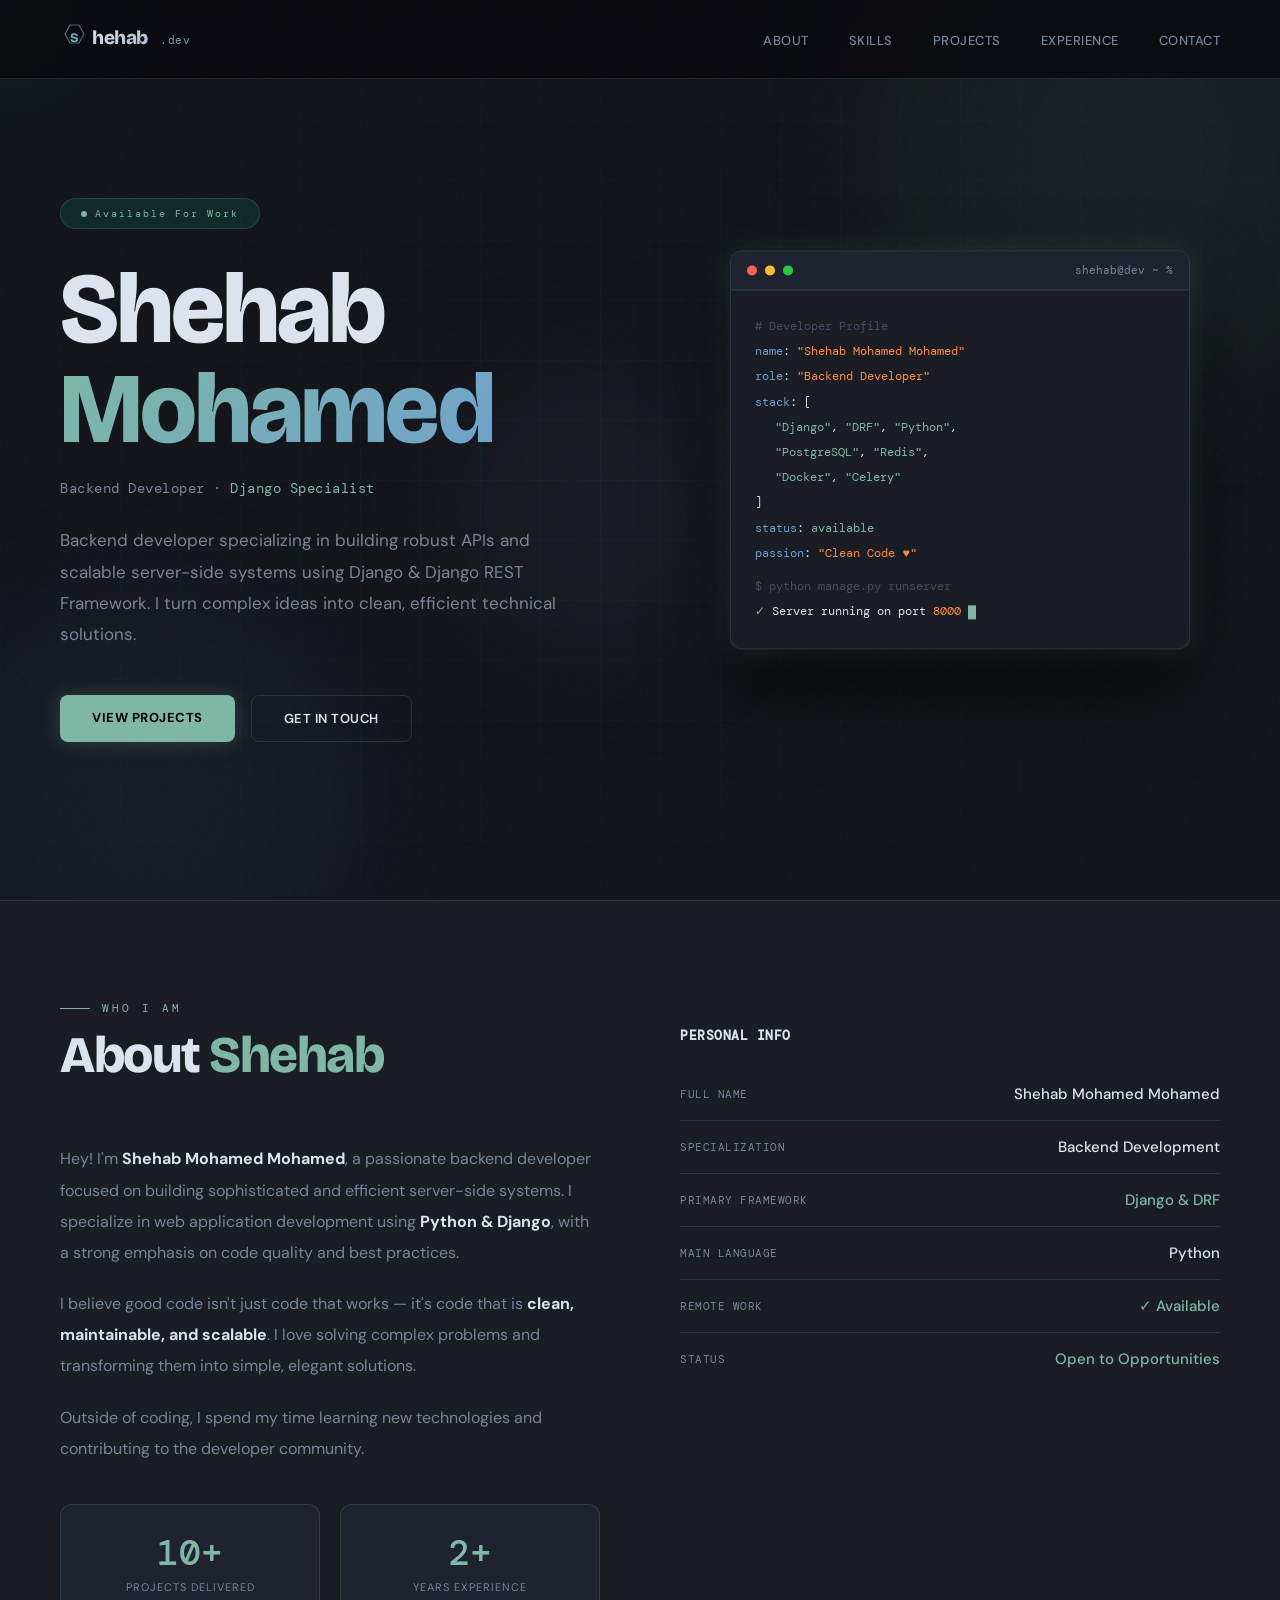
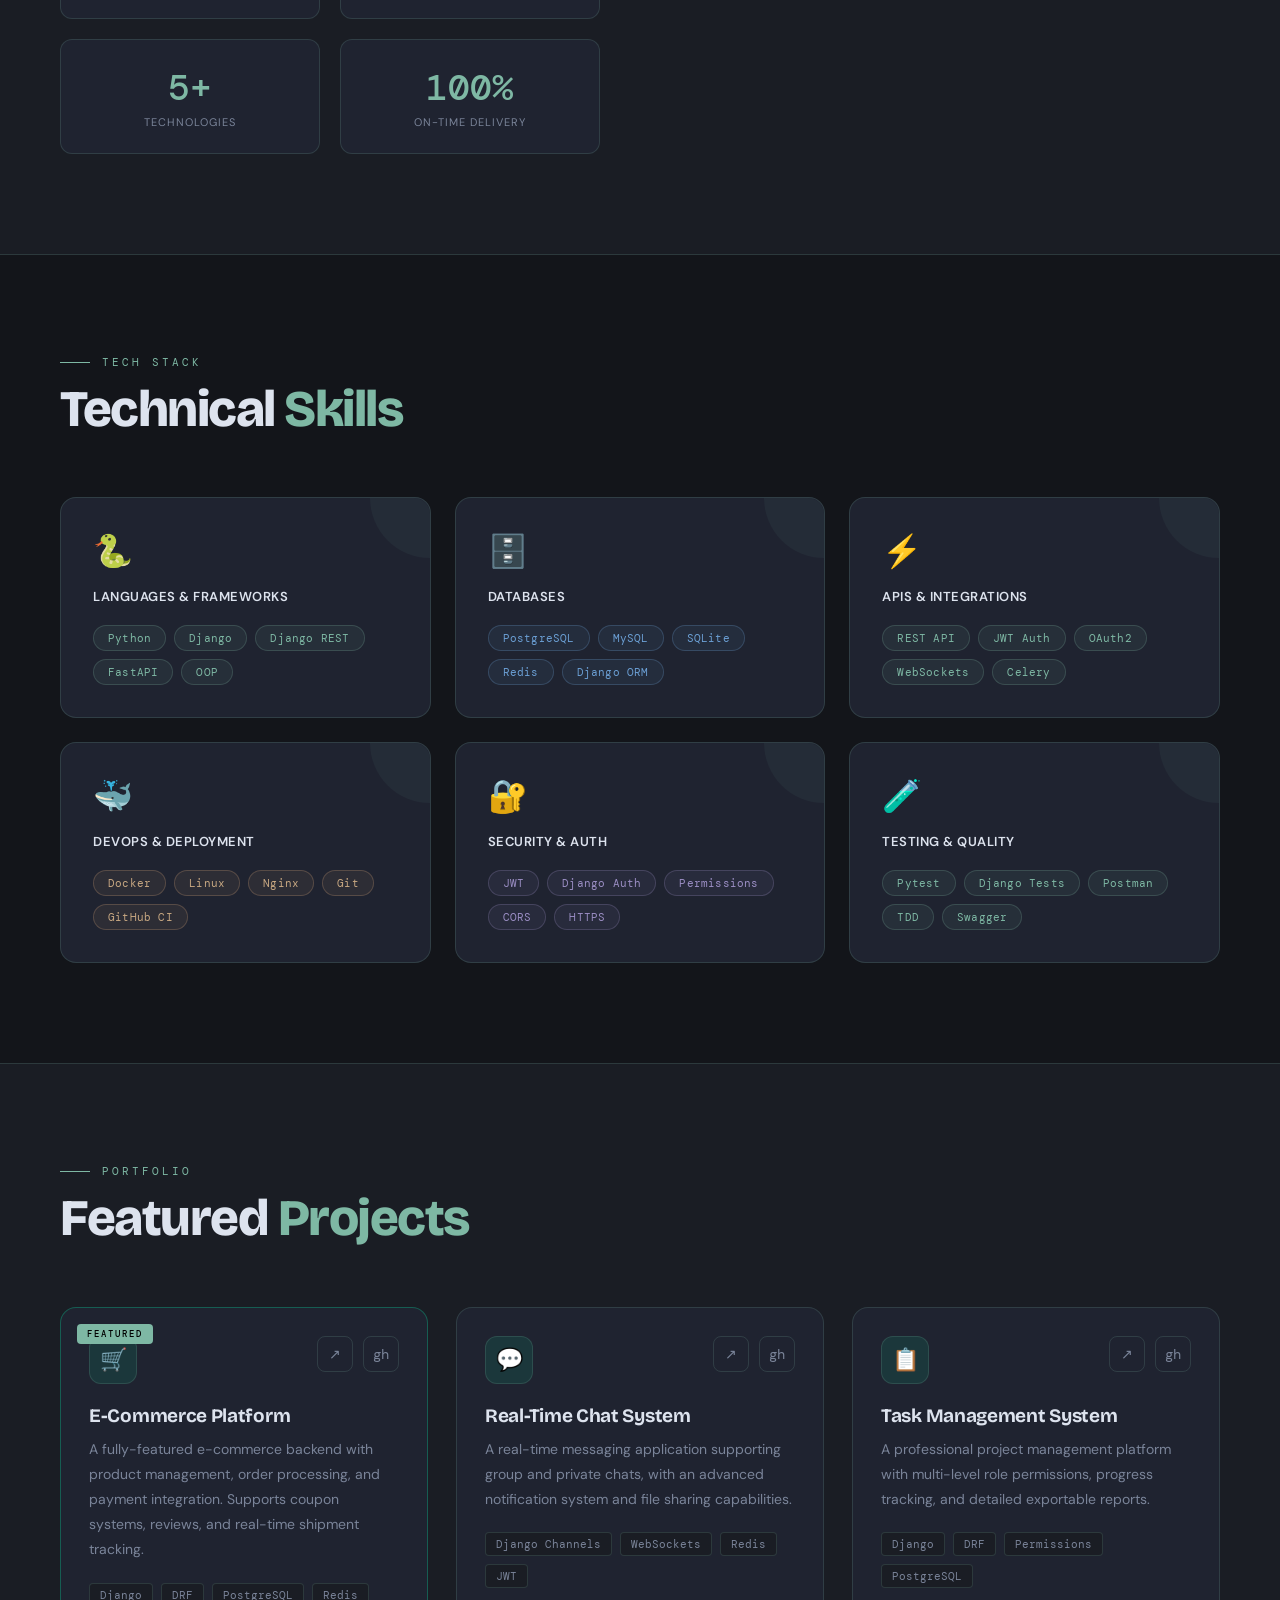
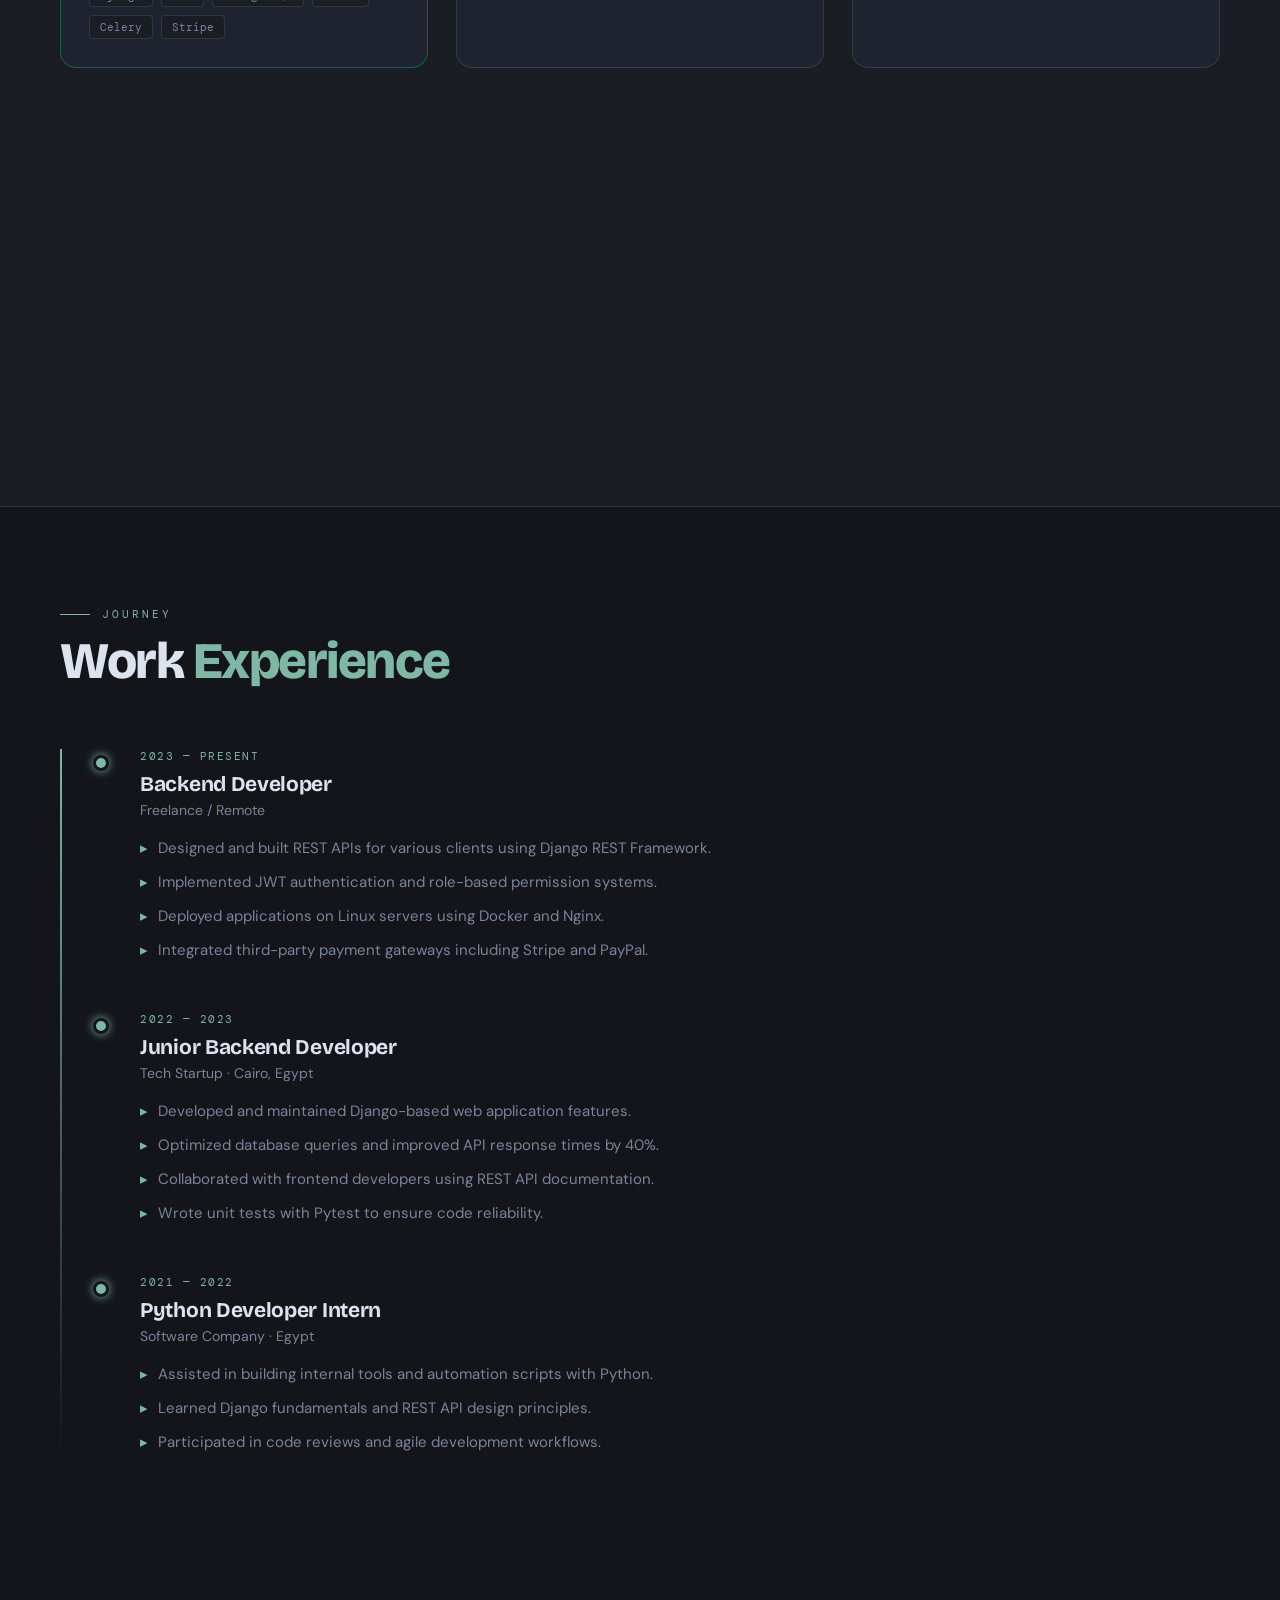
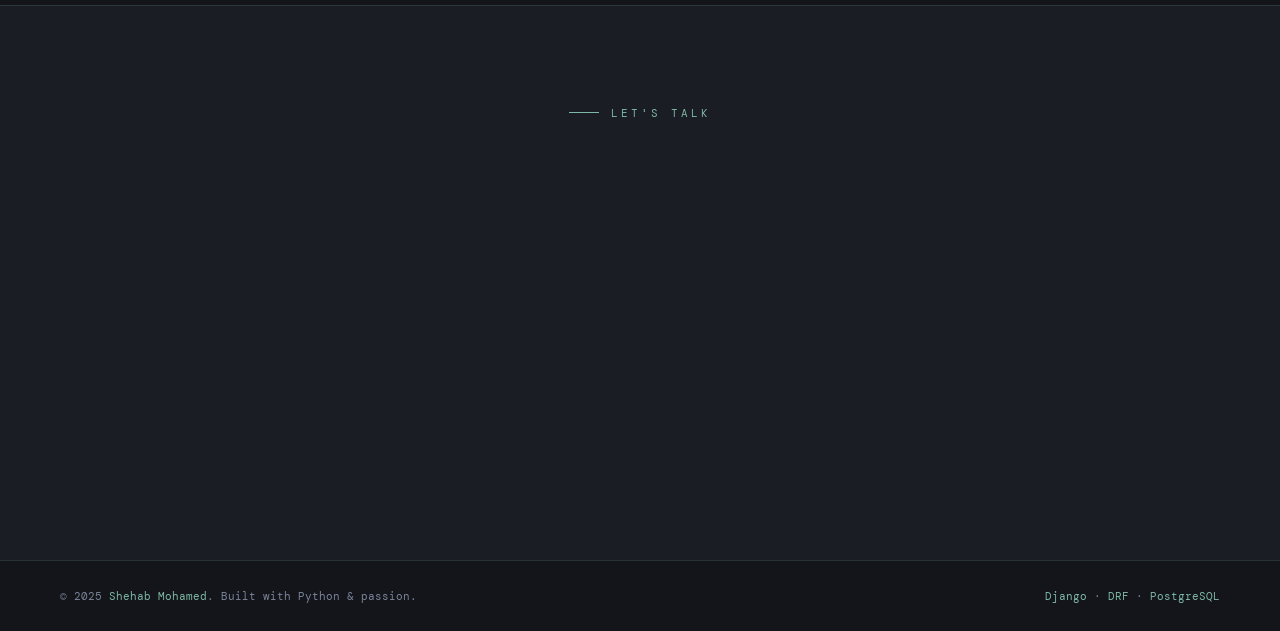
==== index.html @ 76ddca2a "Add files via upload" ====
<!DOCTYPE html>
<html lang="en" dir="ltr">
<head>
<meta charset="UTF-8">
<meta name="viewport" content="width=device-width, initial-scale=1.0">
<title>Shehab Mohamed | Backend Developer</title>
<link href="https://fonts.googleapis.com/css2?family=Bricolage+Grotesque:opsz,wght@12..96,300;12..96,400;12..96,600;12..96,700;12..96,800&family=DM+Sans:ital,opsz,wght@0,9..40,300;0,9..40,400;0,9..40,500;0,9..40,600;0,9..40,700;1,9..40,400&family=DM+Mono:wght@400;500&display=swap" rel="stylesheet">
<link rel="stylesheet" href="main.css">

</head>
<body>

<div class="cursor-glow" id="cursor"></div>

<!-- NAV -->
<nav>
  <div class="nav-logo">
    <svg width="160" height="38" viewBox="0 0 160 38" fill="none" xmlns="http://www.w3.org/2000/svg" aria-label="Shehab Mohamed">
      <defs>
        <linearGradient id="logoGrad" x1="0%" y1="0%" x2="100%" y2="0%">
          <stop offset="0%" stop-color="#7eb8a4"/>
          <stop offset="100%" stop-color="#6b9fd4"/>
        </linearGradient>
        <linearGradient id="nameGrad" x1="0%" y1="0%" x2="100%" y2="100%">
          <stop offset="0%" stop-color="#dde3ee"/>
          <stop offset="100%" stop-color="#a8b8cc"/>
        </linearGradient>
      </defs>
      <!-- Hexagonal accent mark behind S -->
      <polygon points="10,5 19,5 24,14 19,23 10,23 5,14" fill="none" stroke="url(#logoGrad)" stroke-width="1.2" opacity="0.6"/>
      <!-- S monogram inside hex -->
      <text x="14.5" y="19" font-family="'Bricolage Grotesque', sans-serif" font-weight="800" font-size="13" fill="url(#logoGrad)" text-anchor="middle" dominant-baseline="middle">S</text>
      <!-- Full name: Shehab -->
      <text x="32" y="24" font-family="'Bricolage Grotesque', sans-serif" font-weight="800" font-size="19" fill="url(#nameGrad)" letter-spacing="-0.5">hehab</text>
      <!-- Underline accent line -->
      <line x1="32" y1="29" x2="95" y2="29" stroke="url(#logoGrad)" stroke-width="1.5" stroke-linecap="round" opacity="0.5"/>
      <!-- .dev suffix -->
      <text x="100" y="24" font-family="'DM Mono', monospace" font-weight="400" font-size="11" fill="#7eb8a4" letter-spacing="0.5" opacity="0.9">.dev</text>
    </svg>
  </div>
  <ul class="nav-links">
    <li><a href="#about">About</a></li>
    <li><a href="#skills">Skills</a></li>
    <li><a href="#projects">Projects</a></li>
    <li><a href="#experience">Experience</a></li>
    <li><a href="#contact">Contact</a></li>
  </ul>
</nav>

<!-- HERO -->
<section id="hero">
  <div class="hero-bg-grid"></div>
  <div class="hero-blob blob1"></div>
  <div class="hero-blob blob2"></div>
  <div class="hero-blob blob3"></div>

  <div class="hero-content">
    <div class="hero-badge">
      <span class="badge-dot"></span>
      Available For Work
    </div>

    <h1 class="hero-name">
      <span class="name-line1">Shehab</span>
      <span class="name-line2">Mohamed</span>
    </h1>

    <p class="hero-title">
      Backend Developer · <span>Django Specialist</span>
    </p>

    <p class="hero-desc">
      Backend developer specializing in building robust APIs and scalable server-side systems using Django & Django REST Framework. I turn complex ideas into clean, efficient technical solutions.
    </p>

    <div class="hero-cta">
      <a href="#projects" class="btn-primary">View Projects</a>
      <a href="#contact" class="btn-outline">Get In Touch</a>
    </div>
  </div>

  <div class="hero-terminal">
    <div class="terminal-header">
      <span class="t-dot t-red"></span>
      <span class="t-dot t-yellow"></span>
      <span class="t-dot t-green"></span>
      <span class="terminal-title">shehab@dev ~ %</span>
    </div>
    <div class="terminal-body">
      <div class="t-comment"># Developer Profile</div>
      <div><span class="t-key">name</span>: <span class="t-str">"Shehab Mohamed Mohamed"</span></div>
      <div><span class="t-key">role</span>: <span class="t-str">"Backend Developer"</span></div>
      <div><span class="t-key">stack</span>: [</div>
      <div style="padding-left:20px"><span class="t-val">"Django"</span>, <span class="t-val">"DRF"</span>, <span class="t-val">"Python"</span>,</div>
      <div style="padding-left:20px"><span class="t-val">"PostgreSQL"</span>, <span class="t-val">"Redis"</span>,</div>
      <div style="padding-left:20px"><span class="t-val">"Docker"</span>, <span class="t-val">"Celery"</span></div>
      <div>]</div>
      <div><span class="t-key">status</span>: <span class="t-val">available</span></div>
      <div><span class="t-key">passion</span>: <span class="t-str">"Clean Code ♥"</span></div>
      <div style="margin-top:8px"><span class="t-comment">$ python manage.py runserver</span></div>
      <div><span class="t-val">✓</span> Server running on port <span class="t-str">8000</span> <span class="t-cursor"></span></div>
    </div>
  </div>
</section>

<!-- ABOUT -->
<section id="about">
  <p class="section-label reveal">Who I Am</p>
  <div class="about-grid">
    <div class="about-text reveal">
      <h2 class="section-title">About <span>Shehab</span></h2>
      <p>
        Hey! I'm <strong>Shehab Mohamed Mohamed</strong>, a passionate backend developer focused on building sophisticated and efficient server-side systems. I specialize in web application development using <strong>Python & Django</strong>, with a strong emphasis on code quality and best practices.
      </p>
      <p>
        I believe good code isn't just code that works — it's code that is <strong>clean, maintainable, and scalable</strong>. I love solving complex problems and transforming them into simple, elegant solutions.
      </p>
      <p>
        Outside of coding, I spend my time learning new technologies and contributing to the developer community.
      </p>

      <div class="stats-grid">
        <div class="stat-card">
          <span class="stat-number">10+</span>
          <div class="stat-label">Projects Delivered</div>
        </div>
        <div class="stat-card">
          <span class="stat-number">2+</span>
          <div class="stat-label">Years Experience</div>
        </div>
        <div class="stat-card">
          <span class="stat-number">5+</span>
          <div class="stat-label">Technologies</div>
        </div>
        <div class="stat-card">
          <span class="stat-number">100%</span>
          <div class="stat-label">On-Time Delivery</div>
        </div>
      </div>
    </div>

    <div class="about-right reveal">
      <h3 style="font-size:13px;font-weight:600;color:var(--text);margin-bottom:24px;letter-spacing:0.5px;text-transform:uppercase;font-family:'DM Mono',monospace;">Personal Info</h3>
      <div class="info-row">
        <span class="info-key">Full Name</span>
        <span class="info-val">Shehab Mohamed Mohamed</span>
      </div>
      <div class="info-row">
        <span class="info-key">Specialization</span>
        <span class="info-val">Backend Development</span>
      </div>
      <div class="info-row">
        <span class="info-key">Primary Framework</span>
        <span class="info-val accent">Django & DRF</span>
      </div>
      <div class="info-row">
        <span class="info-key">Main Language</span>
        <span class="info-val">Python</span>
      </div>
      <div class="info-row">
        <span class="info-key">Remote Work</span>
        <span class="info-val accent">✓ Available</span>
      </div>
      <div class="info-row">
        <span class="info-key">Status</span>
        <span class="info-val accent">Open to Opportunities</span>
      </div>
    </div>
  </div>
</section>

<!-- SKILLS -->
<section id="skills">
  <p class="section-label reveal">Tech Stack</p>
  <h2 class="section-title reveal">Technical <span>Skills</span></h2>

  <div class="skills-grid">
    <div class="skill-category reveal">
      <div class="skill-cat-icon">🐍</div>
      <div class="skill-cat-name">Languages & Frameworks</div>
      <div class="skill-tags">
        <span class="skill-tag">Python</span>
        <span class="skill-tag">Django</span>
        <span class="skill-tag">Django REST</span>
        <span class="skill-tag">FastAPI</span>
        <span class="skill-tag">OOP</span>
      </div>
    </div>

    <div class="skill-category reveal">
      <div class="skill-cat-icon">🗄️</div>
      <div class="skill-cat-name">Databases</div>
      <div class="skill-tags">
        <span class="skill-tag blue">PostgreSQL</span>
        <span class="skill-tag blue">MySQL</span>
        <span class="skill-tag blue">SQLite</span>
        <span class="skill-tag blue">Redis</span>
        <span class="skill-tag blue">Django ORM</span>
      </div>
    </div>

    <div class="skill-category reveal">
      <div class="skill-cat-icon">⚡</div>
      <div class="skill-cat-name">APIs & Integrations</div>
      <div class="skill-tags">
        <span class="skill-tag">REST API</span>
        <span class="skill-tag">JWT Auth</span>
        <span class="skill-tag">OAuth2</span>
        <span class="skill-tag">WebSockets</span>
        <span class="skill-tag">Celery</span>
      </div>
    </div>

    <div class="skill-category reveal">
      <div class="skill-cat-icon">🐳</div>
      <div class="skill-cat-name">DevOps & Deployment</div>
      <div class="skill-tags">
        <span class="skill-tag orange">Docker</span>
        <span class="skill-tag orange">Linux</span>
        <span class="skill-tag orange">Nginx</span>
        <span class="skill-tag orange">Git</span>
        <span class="skill-tag orange">GitHub CI</span>
      </div>
    </div>

    <div class="skill-category reveal">
      <div class="skill-cat-icon">🔐</div>
      <div class="skill-cat-name">Security & Auth</div>
      <div class="skill-tags">
        <span class="skill-tag purple">JWT</span>
        <span class="skill-tag purple">Django Auth</span>
        <span class="skill-tag purple">Permissions</span>
        <span class="skill-tag purple">CORS</span>
        <span class="skill-tag purple">HTTPS</span>
      </div>
    </div>

    <div class="skill-category reveal">
      <div class="skill-cat-icon">🧪</div>
      <div class="skill-cat-name">Testing & Quality</div>
      <div class="skill-tags">
        <span class="skill-tag">Pytest</span>
        <span class="skill-tag">Django Tests</span>
        <span class="skill-tag">Postman</span>
        <span class="skill-tag">TDD</span>
        <span class="skill-tag">Swagger</span>
      </div>
    </div>
  </div>
</section>

<!-- PROJECTS -->
<section id="projects">
  <p class="section-label reveal">Portfolio</p>
  <h2 class="section-title reveal">Featured <span>Projects</span></h2>

  <div class="projects-grid">
    <div class="project-card featured reveal">
      <div class="featured-badge">FEATURED</div>
      <div class="project-header">
        <div class="project-icon">🛒</div>
        <div class="project-links">
          <a href="#" class="project-link" title="Live Demo">↗</a>
          <a href="#" class="project-link" title="GitHub">gh</a>
        </div>
      </div>
      <div class="project-body">
        <div class="project-name">E-Commerce Platform</div>
        <div class="project-desc">
          A fully-featured e-commerce backend with product management, order processing, and payment integration. Supports coupon systems, reviews, and real-time shipment tracking.
        </div>
        <div class="project-stack">
          <span class="stack-tag">Django</span>
          <span class="stack-tag">DRF</span>
          <span class="stack-tag">PostgreSQL</span>
          <span class="stack-tag">Redis</span>
          <span class="stack-tag">Celery</span>
          <span class="stack-tag">Stripe</span>
        </div>
      </div>
    </div>

    <div class="project-card reveal">
      <div class="project-header">
        <div class="project-icon">💬</div>
        <div class="project-links">
          <a href="#" class="project-link">↗</a>
          <a href="#" class="project-link">gh</a>
        </div>
      </div>
      <div class="project-body">
        <div class="project-name">Real-Time Chat System</div>
        <div class="project-desc">
          A real-time messaging application supporting group and private chats, with an advanced notification system and file sharing capabilities.
        </div>
        <div class="project-stack">
          <span class="stack-tag">Django Channels</span>
          <span class="stack-tag">WebSockets</span>
          <span class="stack-tag">Redis</span>
          <span class="stack-tag">JWT</span>
        </div>
      </div>
    </div>

    <div class="project-card reveal">
      <div class="project-header">
        <div class="project-icon">📋</div>
        <div class="project-links">
          <a href="#" class="project-link">↗</a>
          <a href="#" class="project-link">gh</a>
        </div>
      </div>
      <div class="project-body">
        <div class="project-name">Task Management System</div>
        <div class="project-desc">
          A professional project management platform with multi-level role permissions, progress tracking, and detailed exportable reports.
        </div>
        <div class="project-stack">
          <span class="stack-tag">Django</span>
          <span class="stack-tag">DRF</span>
          <span class="stack-tag">Permissions</span>
          <span class="stack-tag">PostgreSQL</span>
        </div>
      </div>
    </div>

    <div class="project-card reveal">
      <div class="project-header">
        <div class="project-icon">📰</div>
        <div class="project-links">
          <a href="#" class="project-link">↗</a>
          <a href="#" class="project-link">gh</a>
        </div>
      </div>
      <div class="project-body">
        <div class="project-name">Blog & CMS API</div>
        <div class="project-desc">
          A content management system API with full CRUD for articles, categories, tags, and a commenting system with social login integration.
        </div>
        <div class="project-stack">
          <span class="stack-tag">Django</span>
          <span class="stack-tag">DRF</span>
          <span class="stack-tag">OAuth2</span>
          <span class="stack-tag">PostgreSQL</span>
        </div>
      </div>
    </div>

    <div class="project-card reveal">
      <div class="project-header">
        <div class="project-icon">🏥</div>
        <div class="project-links">
          <a href="#" class="project-link">↗</a>
          <a href="#" class="project-link">gh</a>
        </div>
      </div>
      <div class="project-body">
        <div class="project-name">Clinic Booking System</div>
        <div class="project-desc">
          A medical appointment management system with doctor availability scheduling, automated email reminders via Celery, and patient history tracking.
        </div>
        <div class="project-stack">
          <span class="stack-tag">Django</span>
          <span class="stack-tag">Celery</span>
          <span class="stack-tag">Redis</span>
          <span class="stack-tag">PostgreSQL</span>
        </div>
      </div>
    </div>

    <div class="project-card reveal">
      <div class="project-header">
        <div class="project-icon">🔗</div>
        <div class="project-links">
          <a href="#" class="project-link">↗</a>
          <a href="#" class="project-link">gh</a>
        </div>
      </div>
      <div class="project-body">
        <div class="project-name">Social Network API</div>
        <div class="project-desc">
          A social media backend API supporting user profiles, follow systems, post feeds, likes, comments, and a real-time notification engine.
        </div>
        <div class="project-stack">
          <span class="stack-tag">Django</span>
          <span class="stack-tag">DRF</span>
          <span class="stack-tag">JWT</span>
          <span class="stack-tag">PostgreSQL</span>
          <span class="stack-tag">Docker</span>
        </div>
      </div>
    </div>
  </div>
</section>

<!-- EXPERIENCE -->
<section id="experience">
  <p class="section-label reveal">Journey</p>
  <h2 class="section-title reveal">Work <span>Experience</span></h2>

  <div class="timeline">
    <div class="timeline-item reveal">
      <div class="timeline-dot"></div>
      <div class="timeline-date">2023 — Present</div>
      <div class="timeline-role">Backend Developer</div>
      <div class="timeline-company">Freelance / Remote</div>
      <ul class="timeline-desc">
        <li>Designed and built REST APIs for various clients using Django REST Framework.</li>
        <li>Implemented JWT authentication and role-based permission systems.</li>
        <li>Deployed applications on Linux servers using Docker and Nginx.</li>
        <li>Integrated third-party payment gateways including Stripe and PayPal.</li>
      </ul>
    </div>

    <div class="timeline-item reveal">
      <div class="timeline-dot"></div>
      <div class="timeline-date">2022 — 2023</div>
      <div class="timeline-role">Junior Backend Developer</div>
      <div class="timeline-company">Tech Startup · Cairo, Egypt</div>
      <ul class="timeline-desc">
        <li>Developed and maintained Django-based web application features.</li>
        <li>Optimized database queries and improved API response times by 40%.</li>
        <li>Collaborated with frontend developers using REST API documentation.</li>
        <li>Wrote unit tests with Pytest to ensure code reliability.</li>
      </ul>
    </div>

    <div class="timeline-item reveal">
      <div class="timeline-dot"></div>
      <div class="timeline-date">2021 — 2022</div>
      <div class="timeline-role">Python Developer Intern</div>
      <div class="timeline-company">Software Company · Egypt</div>
      <ul class="timeline-desc">
        <li>Assisted in building internal tools and automation scripts with Python.</li>
        <li>Learned Django fundamentals and REST API design principles.</li>
        <li>Participated in code reviews and agile development workflows.</li>
      </ul>
    </div>
  </div>
</section>

<!-- CONTACT -->
<section id="contact">
  <div class="contact-inner">
    <p class="section-label reveal" style="justify-content:center;">Let's Talk</p>
    <h2 class="section-title reveal" style="margin-bottom:20px;">Get In <span>Touch</span></h2>
    <p class="contact-desc reveal">
      Have a project in mind or want to collaborate? I'm always open to discussing new opportunities. Feel free to reach out!
    </p>

    <a href="mailto:shehab@example.com" class="contact-email reveal">
      shehab@example.com
    </a>

    <div class="social-links reveal">
      <a href="#" class="social-link">⌥ GitHub</a>
      <a href="#" class="social-link">in LinkedIn</a>
      <a href="#" class="social-link">✉ Email</a>
    </div>
  </div>
</section>

<!-- FOOTER -->
<footer>
  <div class="footer-copy">
    © 2025 <span>Shehab Mohamed</span>. Built with Python & passion.
  </div>
  <div class="footer-copy">
    <span>Django</span> · <span>DRF</span> · <span>PostgreSQL</span>
  </div>
</footer>

<script>
  // Cursor glow
  const cursor = document.getElementById('cursor');
  document.addEventListener('mousemove', e => {
    cursor.style.left = e.clientX + 'px';
    cursor.style.top = e.clientY + 'px';
  });

  // Scroll reveal
  const reveals = document.querySelectorAll('.reveal');
  const observer = new IntersectionObserver((entries) => {
    entries.forEach((entry, i) => {
      if (entry.isIntersecting) {
        setTimeout(() => entry.target.classList.add('visible'), i * 80);
      }
    });
  }, { threshold: 0.1, rootMargin: '0px 0px -50px 0px' });

  reveals.forEach(el => observer.observe(el));
</script>
</body>
</html>
---- main.css ----
:root {
--bg: #13151a;
--surface: #1a1d24;
--card: #1f2330;
--accent: #7eb8a4;
--accent2: #6b9fd4;
--accent3: #9b8ec4;
--text: #dde3ee;
--muted: #7a8499;
--border: rgba(126,184,164,0.18);
--glow: 0 0 28px rgba(126,184,164,0.15);
}

* { margin: 0; padding: 0; box-sizing: border-box; }
html { scroll-behavior: smooth; }

body {
background: var(--bg);
color: var(--text);
font-family: 'DM Sans', sans-serif;
font-size: 16px;
overflow-x: hidden;
-webkit-font-smoothing: antialiased;
}

body::before {
content: '';
position: fixed;
inset: 0;
background-image: url("data:image/svg+xml,%3Csvg viewBox='0 0 200 200' xmlns='http://www.w3.org/2000/svg'%3E%3Cfilter id='n'%3E%3CfeTurbulence type='fractalNoise' baseFrequency='0.9' numOctaves='4' stitchTiles='stitch'/%3E%3C/filter%3E%3Crect width='100%25' height='100%25' filter='url(%23n)' opacity='0.04'/%3E%3C/svg%3E");
pointer-events: none;
z-index: 0;
opacity: 0.4;
}

::-webkit-scrollbar { width: 4px; }
::-webkit-scrollbar-track { background: var(--bg); }
::-webkit-scrollbar-thumb { background: var(--accent); border-radius: 2px; }

.cursor-glow {
position: fixed;
width: 300px; height: 300px;
border-radius: 50%;
background: radial-gradient(circle, rgba(0,229,160,0.06) 0%, transparent 70%);
pointer-events: none;
transform: translate(-50%, -50%);
transition: all 0.15s ease;
z-index: 1;
}

/* NAV */
nav {
position: fixed;
top: 0; left: 0; right: 0;
z-index: 100;
padding: 20px 60px;
display: flex;
justify-content: space-between;
align-items: center;
background: rgba(10,10,15,0.85);
backdrop-filter: blur(20px);
border-bottom: 1px solid var(--border);
}

.nav-logo {
display: flex;
align-items: center;
text-decoration: none;
}
.nav-logo svg { display: block; transition: opacity 0.25s; }
.nav-logo:hover svg { opacity: 0.8; }

.nav-links { display: flex; gap: 40px; list-style: none; }

.nav-links a {
color: var(--muted);
text-decoration: none;
font-size: 13px;
font-weight: 500;
letter-spacing: 0.5px;
transition: color 0.3s;
position: relative;
text-transform: uppercase;
}

.nav-links a::after {
content: '';
position: absolute;
bottom: -4px; left: 0;
width: 0; height: 2px;
background: var(--accent);
transition: width 0.3s;
}

.nav-links a:hover { color: var(--accent); }
.nav-links a:hover::after { width: 100%; }

/* HERO */
#hero {
min-height: 100vh;
display: flex;
align-items: center;
padding: 100px 60px 60px;
position: relative;
overflow: hidden;
}

.hero-bg-grid {
position: absolute;
inset: 0;
background-image:
    linear-gradient(rgba(0,229,160,0.04) 1px, transparent 1px),
    linear-gradient(90deg, rgba(0,229,160,0.04) 1px, transparent 1px);
background-size: 60px 60px;
mask-image: radial-gradient(ellipse 80% 80% at 50% 50%, black, transparent);
}

.hero-blob {
position: absolute;
border-radius: 50%;
filter: blur(80px);
opacity: 1;
animation: blob 8s ease-in-out infinite;
}

.blob1 { width: 500px; height: 500px; background: var(--accent); top: -100px; right: -100px; opacity: 0.07; }
.blob2 { width: 400px; height: 400px; background: var(--accent2); bottom: -100px; left: -50px; animation-delay: 3s; opacity: 0.07; }
.blob3 { width: 300px; height: 300px; background: var(--accent3); top: 40%; left: 35%; animation-delay: 6s; opacity: 0.06; }

@keyframes blob {
0%, 100% { transform: scale(1) translate(0,0); }
33% { transform: scale(1.1) translate(20px,-20px); }
66% { transform: scale(0.9) translate(-20px,10px); }
}

.hero-content { position: relative; z-index: 2; max-width: 680px; }

.hero-badge {
display: inline-flex;
align-items: center;
gap: 8px;
background: rgba(0,229,160,0.1);
border: 1px solid var(--border);
border-radius: 50px;
padding: 8px 20px;
font-family: 'DM Mono', monospace;
font-size: 10px;
color: var(--accent);
letter-spacing: 2px;
margin-bottom: 30px;
animation: fadeUp 0.8s ease both;
}

.badge-dot {
width: 6px; height: 6px;
background: var(--accent);
border-radius: 50%;
animation: pulse 2s infinite;
}

@keyframes pulse {
0%,100% { opacity: 1; transform: scale(1); }
50% { opacity: 0.5; transform: scale(0.8); }
}

.hero-name {
font-family: 'Bricolage Grotesque', sans-serif;
font-size: clamp(56px, 8vw, 100px);
font-weight: 800;
line-height: 1.0;
letter-spacing: -2px;
margin-bottom: 20px;
animation: fadeUp 0.8s ease 0.1s both;
}

.name-line1 { color: var(--text); display: block; }
.name-line2 {
display: block;
background: linear-gradient(135deg, var(--accent), var(--accent2));
-webkit-background-clip: text;
-webkit-text-fill-color: transparent;
background-clip: text;
}

.hero-title {
font-family: 'DM Mono', monospace;
font-size: 14px;
color: var(--muted);
margin-bottom: 28px;
letter-spacing: 0.5px;
animation: fadeUp 0.8s ease 0.2s both;
}

.hero-title span { color: var(--accent); }

.hero-desc {
font-size: 17px;
color: var(--muted);
line-height: 1.85;
max-width: 520px;
margin-bottom: 44px;
animation: fadeUp 0.8s ease 0.3s both;
font-weight: 400;
}

.hero-cta {
display: flex;
gap: 16px;
flex-wrap: wrap;
animation: fadeUp 0.8s ease 0.4s both;
}

.btn-primary {
padding: 14px 32px;
background: var(--accent);
color: #000;
border: none;
border-radius: 8px;
font-family: 'DM Sans', sans-serif;
font-size: 13px;
font-weight: 700;
cursor: pointer;
text-decoration: none;
transition: all 0.3s;
box-shadow: 0 0 20px rgba(126,184,164,0.25);
letter-spacing: 0.5px;
text-transform: uppercase;
}

.btn-primary:hover { transform: translateY(-2px); box-shadow: 0 8px 30px rgba(126,184,164,0.35); }

.btn-outline {
padding: 14px 32px;
background: transparent;
color: var(--text);
border: 1px solid var(--border);
border-radius: 8px;
font-family: 'DM Sans', sans-serif;
font-size: 13px;
font-weight: 600;
cursor: pointer;
text-decoration: none;
transition: all 0.3s;
text-transform: uppercase;
letter-spacing: 0.5px;
}

.btn-outline:hover { border-color: var(--accent); color: var(--accent); transform: translateY(-2px); }

/* Terminal */
.hero-terminal {
position: absolute;
right: 7%;
top: 50%;
transform: translateY(-50%);
width: 460px;
background: var(--surface);
border: 1px solid var(--border);
border-radius: 12px;
overflow: hidden;
box-shadow: var(--glow), 0 40px 80px rgba(0,0,0,0.6);
animation: fadeLeft 1s ease 0.5s both;
z-index: 2;
}

@keyframes fadeLeft {
from { opacity: 0; transform: translateY(-50%) translateX(40px); }
to { opacity: 1; transform: translateY(-50%) translateX(0); }
}

.terminal-header {
padding: 12px 16px;
background: var(--card);
display: flex;
align-items: center;
gap: 8px;
border-bottom: 1px solid var(--border);
}

.t-dot { width: 10px; height: 10px; border-radius: 50%; }
.t-red { background: #ff5f57; }
.t-yellow { background: #febc2e; }
.t-green { background: #28c840; }

.terminal-title {
font-family: 'DM Mono', monospace;
font-size: 11px;
color: var(--muted);
margin-left: auto;
}

.terminal-body {
padding: 24px;
font-family: 'DM Mono', monospace;
font-size: 12px;
line-height: 2.1;
min-height: 280px;
}

.t-comment { color: #4a4a60; }
.t-key { color: var(--accent2); }
.t-val { color: var(--accent); }
.t-str { color: #ff8c42; }
.t-cursor {
display: inline-block;
width: 8px; height: 14px;
background: var(--accent);
animation: blink 1s step-end infinite;
vertical-align: middle;
}

@keyframes blink { 50% { opacity: 0; } }

/* SECTIONS */
section { padding: 100px 60px; position: relative; z-index: 2; }

.section-label {
font-family: 'DM Mono', monospace;
font-size: 11px;
color: var(--accent);
letter-spacing: 3px;
text-transform: uppercase;
margin-bottom: 12px;
display: flex;
align-items: center;
gap: 12px;
}

.section-label::before { content: ''; width: 30px; height: 1px; background: var(--accent); }

.section-title {
font-family: 'Bricolage Grotesque', sans-serif;
font-size: clamp(34px, 4vw, 54px);
font-weight: 800;
letter-spacing: -1.5px;
margin-bottom: 60px;
color: var(--text);
line-height: 1.1;
}

.section-title span { color: var(--accent); }

/* ABOUT */
#about {
background: var(--surface);
border-top: 1px solid var(--border);
border-bottom: 1px solid var(--border);
}

.about-grid { display: grid; grid-template-columns: 1fr 1fr; gap: 80px; align-items: start; }

.about-text p {
color: var(--muted);
line-height: 1.95;
margin-bottom: 20px;
font-size: 16px;
font-weight: 400;
}

.about-text p strong { color: var(--text); }

.stats-grid { display: grid; grid-template-columns: 1fr 1fr; gap: 20px; margin-top: 40px; }

.stat-card {
background: var(--card);
border: 1px solid var(--border);
border-radius: 12px;
padding: 24px;
text-align: center;
transition: all 0.3s;
}

.stat-card:hover { border-color: var(--accent); box-shadow: var(--glow); transform: translateY(-4px); }

.stat-number {
font-family: 'DM Mono', monospace;
font-size: 36px;
font-weight: 500;
color: var(--accent);
display: block;
}

.stat-label { font-size: 11px; color: var(--muted); margin-top: 4px; text-transform: uppercase; letter-spacing: 1px; font-family: 'DM Sans', sans-serif; }

.about-right { display: flex; flex-direction: column; }

.info-row {
display: flex;
justify-content: space-between;
align-items: center;
padding: 16px 0;
border-bottom: 1px solid var(--border);
}

.info-row:last-child { border-bottom: none; }
.info-key { font-family: 'DM Mono', monospace; font-size: 11px; color: var(--muted); letter-spacing: 0.5px; text-transform: uppercase; }
.info-val { font-size: 15px; color: var(--text); font-weight: 500; font-family: 'DM Sans', sans-serif; }
.info-val.accent { color: var(--accent); }

/* SKILLS */
#skills { background: var(--bg); }

.skills-grid { display: grid; grid-template-columns: repeat(auto-fit, minmax(280px, 1fr)); gap: 24px; }

.skill-category {
background: var(--card);
border: 1px solid var(--border);
border-radius: 16px;
padding: 32px;
transition: all 0.4s;
position: relative;
overflow: hidden;
}

.skill-category::before {
content: '';
position: absolute;
top: 0; right: 0;
width: 60px; height: 60px;
background: var(--accent);
border-radius: 0 16px 0 100%;
opacity: 0.06;
transition: all 0.4s;
}

.skill-category:hover { border-color: var(--accent); box-shadow: var(--glow); transform: translateY(-6px); }
.skill-category:hover::before { opacity: 0.15; width: 120px; height: 120px; }

.skill-cat-icon { font-size: 32px; margin-bottom: 16px; }
.skill-cat-name { font-size: 13px; font-weight: 600; color: var(--text); margin-bottom: 20px; letter-spacing: 0.5px; text-transform: uppercase; font-family: 'DM Sans', sans-serif; }

.skill-tags { display: flex; flex-wrap: wrap; gap: 8px; }

.skill-tag {
background: rgba(126,184,164,0.08);
border: 1px solid rgba(126,184,164,0.22);
color: var(--accent);
padding: 5px 14px;
border-radius: 50px;
font-family: 'DM Mono', monospace;
font-size: 11px;
letter-spacing: 0.2px;
transition: all 0.2s;
}

.skill-tag:hover { background: rgba(126,184,164,0.16); transform: scale(1.05); }
.skill-tag.blue { background: rgba(107,159,212,0.08); border-color: rgba(107,159,212,0.25); color: #6b9fd4; }
.skill-tag.purple { background: rgba(155,142,196,0.08); border-color: rgba(155,142,196,0.25); color: #9b8ec4; }
.skill-tag.orange { background: rgba(210,165,120,0.08); border-color: rgba(210,165,120,0.25); color: #c8a882; }

/* PROJECTS */
#projects {
background: var(--surface);
border-top: 1px solid var(--border);
border-bottom: 1px solid var(--border);
}

.projects-grid { display: grid; grid-template-columns: repeat(auto-fit, minmax(340px, 1fr)); gap: 28px; }

.project-card {
background: var(--card);
border: 1px solid var(--border);
border-radius: 16px;
overflow: hidden;
transition: all 0.4s;
position: relative;
}

.project-card:hover { transform: translateY(-8px); border-color: var(--accent); box-shadow: var(--glow); }

.project-header {
padding: 28px 28px 20px;
display: flex;
justify-content: space-between;
align-items: flex-start;
}

.project-icon {
width: 48px; height: 48px;
background: rgba(0,229,160,0.1);
border: 1px solid var(--border);
border-radius: 12px;
display: flex;
align-items: center;
justify-content: center;
font-size: 22px;
}

.project-links { display: flex; gap: 10px; }

.project-link {
width: 36px; height: 36px;
border: 1px solid var(--border);
border-radius: 8px;
display: flex;
align-items: center;
justify-content: center;
text-decoration: none;
font-size: 14px;
transition: all 0.2s;
color: var(--muted);
font-family: 'DM Mono', monospace;
}

.project-body { padding: 0 28px 28px; }
.project-name { font-family: 'Bricolage Grotesque', sans-serif; font-size: 19px; font-weight: 700; color: var(--text); margin-bottom: 10px; letter-spacing: -0.3px; }
.project-desc { font-size: 14px; color: var(--muted); line-height: 1.8; margin-bottom: 20px; font-family: 'DM Sans', sans-serif; }

.project-stack { display: flex; flex-wrap: wrap; gap: 8px; }

.stack-tag {
font-family: 'DM Mono', monospace;
font-size: 11px;
padding: 4px 10px;
background: var(--surface);
border: 1px solid var(--border);
border-radius: 4px;
color: var(--muted);
}

.project-card.featured { border-color: rgba(0,229,160,0.3); }

.featured-badge {
position: absolute;
top: 16px; left: 16px;
background: var(--accent);
color: #000;
font-family: 'DM Mono', monospace;
font-size: 9px;
font-weight: 500;
letter-spacing: 2px;
padding: 4px 10px;
border-radius: 4px;
}

/* EXPERIENCE */
#experience { background: var(--bg); }

.timeline { position: relative; padding-left: 40px; }

.timeline::before {
content: '';
position: absolute;
left: 0; top: 0; bottom: 0;
width: 2px;
background: linear-gradient(to bottom, var(--accent), transparent);
}

.timeline-item { position: relative; padding-left: 40px; margin-bottom: 48px; }

.timeline-dot {
position: absolute;
left: -7px; top: 6px;
width: 16px; height: 16px;
background: var(--accent);
border-radius: 50%;
border: 3px solid var(--bg);
box-shadow: 0 0 10px var(--accent);
}

.timeline-date {
font-family: 'DM Mono', monospace;
font-size: 11px;
color: var(--accent);
letter-spacing: 1.5px;
margin-bottom: 8px;
text-transform: uppercase;
}

.timeline-role { font-family: 'Bricolage Grotesque', sans-serif; font-size: 21px; font-weight: 700; color: var(--text); margin-bottom: 4px; letter-spacing: -0.3px; }
.timeline-company { font-size: 14px; color: var(--muted); margin-bottom: 16px; font-family: 'DM Sans', sans-serif; }

.timeline-desc { list-style: none; }
.timeline-desc li {
font-size: 15px;
color: var(--muted);
line-height: 1.85;
margin-bottom: 6px;
padding-left: 18px;
position: relative;
font-family: 'DM Sans', sans-serif;
}
.timeline-desc li::before { content: '▸'; position: absolute; left: 0; color: var(--accent); }

/* CONTACT */
#contact {
background: var(--surface);
border-top: 1px solid var(--border);
text-align: center;
}

.contact-inner { max-width: 600px; margin: 0 auto; }
.contact-desc { color: var(--muted); font-size: 16px; line-height: 1.85; margin-bottom: 10px; font-family: 'DM Sans', sans-serif; }

.contact-email {
font-family: 'DM Mono', monospace;
font-size: clamp(14px, 2.5vw, 22px);
color: var(--accent);
text-decoration: none;
display: inline-block;
margin: 24px 0 40px;
padding-bottom: 4px;
border-bottom: 2px solid var(--accent);
transition: all 0.3s;
word-break: break-all;
}

.contact-email:hover { color: var(--text); border-color: var(--text); }

.social-links { display: flex; gap: 16px; justify-content: center; margin-top: 40px; flex-wrap: wrap; }

.social-link {
display: flex;
align-items: center;
gap: 10px;
padding: 14px 24px;
border: 1px solid var(--border);
border-radius: 12px;
text-decoration: none;
font-family: 'DM Mono', monospace;
font-size: 11px;
color: var(--muted);
transition: all 0.3s;
letter-spacing: 0.5px;
text-transform: uppercase;
}

.social-link:hover { border-color: var(--accent); color: var(--accent); transform: translateY(-4px); box-shadow: var(--glow); }

/* FOOTER */
footer {
padding: 28px 60px;
background: var(--bg);
border-top: 1px solid var(--border);
display: flex;
justify-content: space-between;
align-items: center;
z-index: 2;
position: relative;
}

.footer-copy { font-family: 'DM Mono', monospace; font-size: 11px; color: var(--muted); }
.footer-copy span { color: var(--accent); }

@keyframes fadeUp {
from { opacity: 0; transform: translateY(30px); }
to { opacity: 1; transform: translateY(0); }
}

.reveal { opacity: 0; transform: translateY(30px); transition: all 0.7s ease; }
.reveal.visible { opacity: 1; transform: translateY(0); }

@media (max-width: 1100px) {
.hero-terminal { display: none; }
nav { padding: 16px 30px; }
section { padding: 80px 30px; }
.about-grid { grid-template-columns: 1fr; gap: 40px; }
footer { padding: 20px 30px; flex-direction: column; gap: 10px; text-align: center; }
}

@media (max-width: 600px) {
#hero { padding: 80px 20px 60px; }
.hero-name { font-size: 44px; }
section { padding: 60px 20px; }
nav { padding: 14px 20px; }
.nav-links { gap: 16px; }
.nav-links a { font-size: 10px; }
}
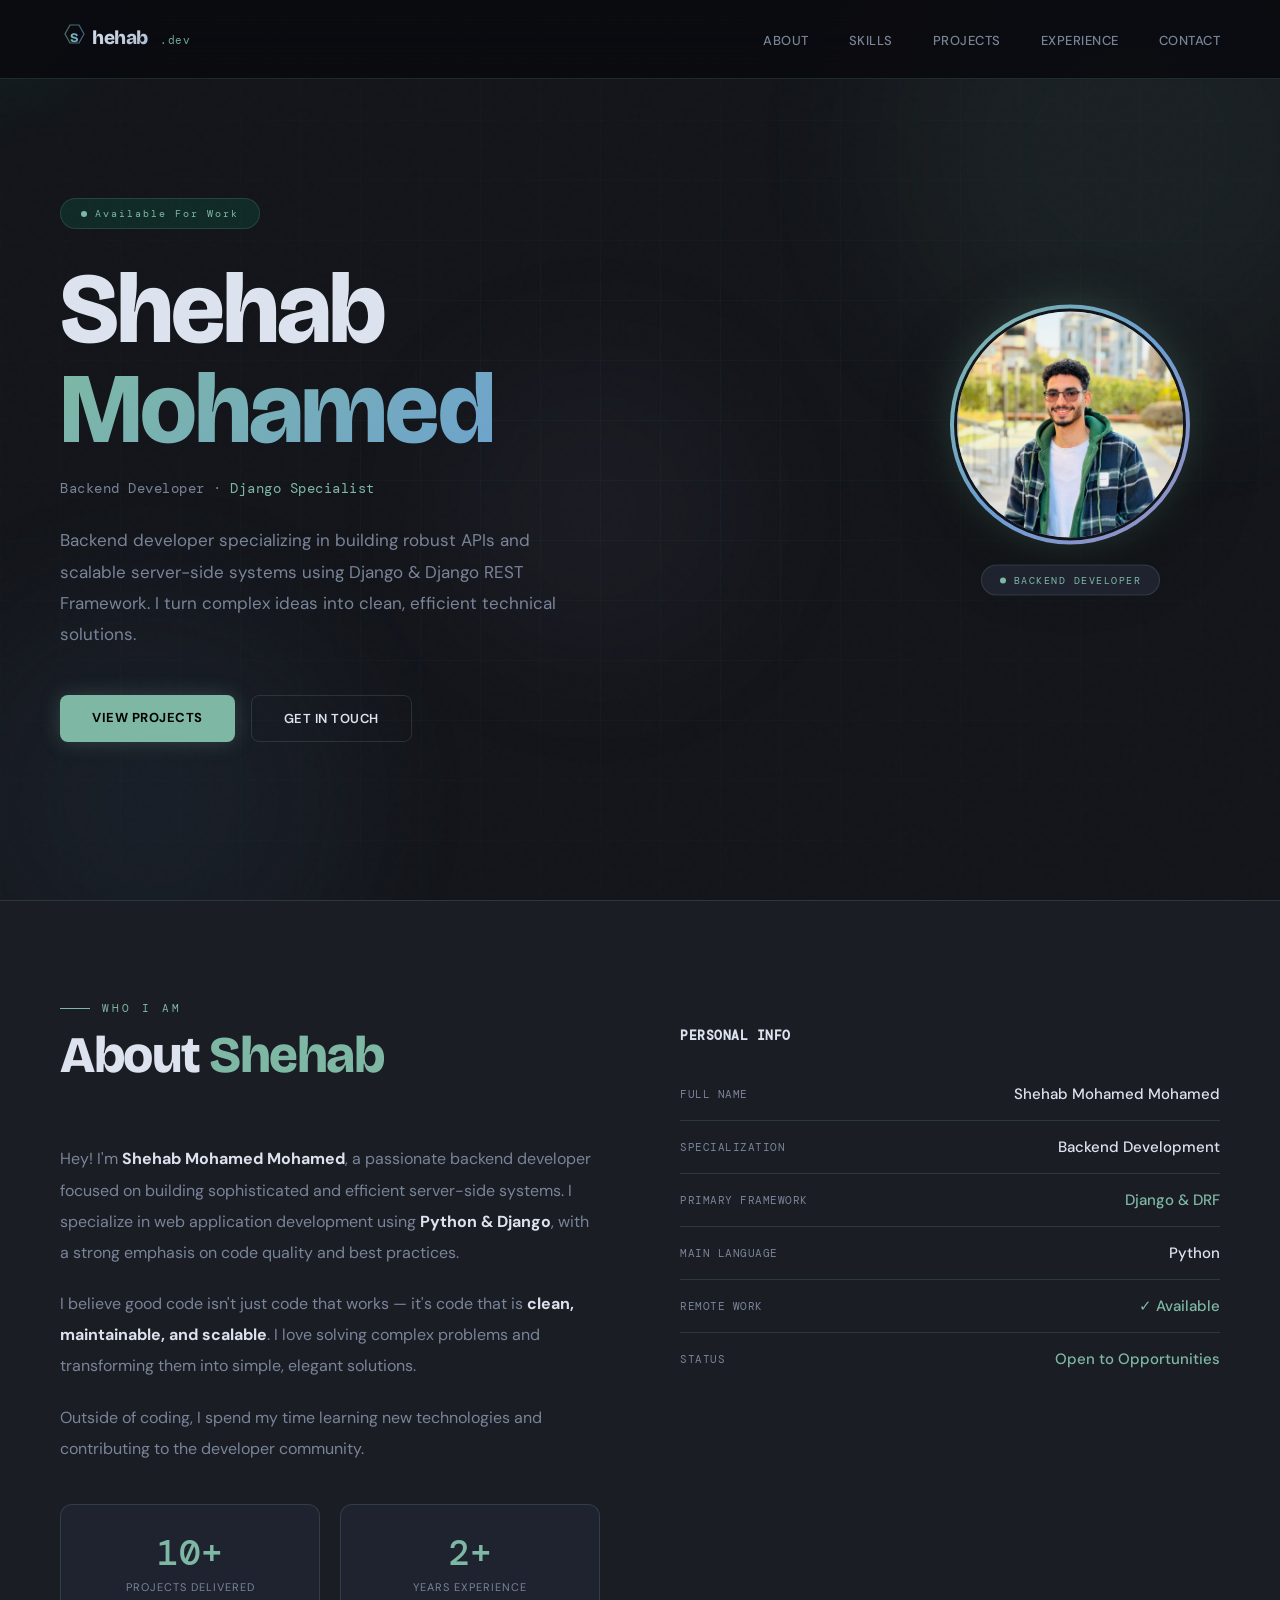
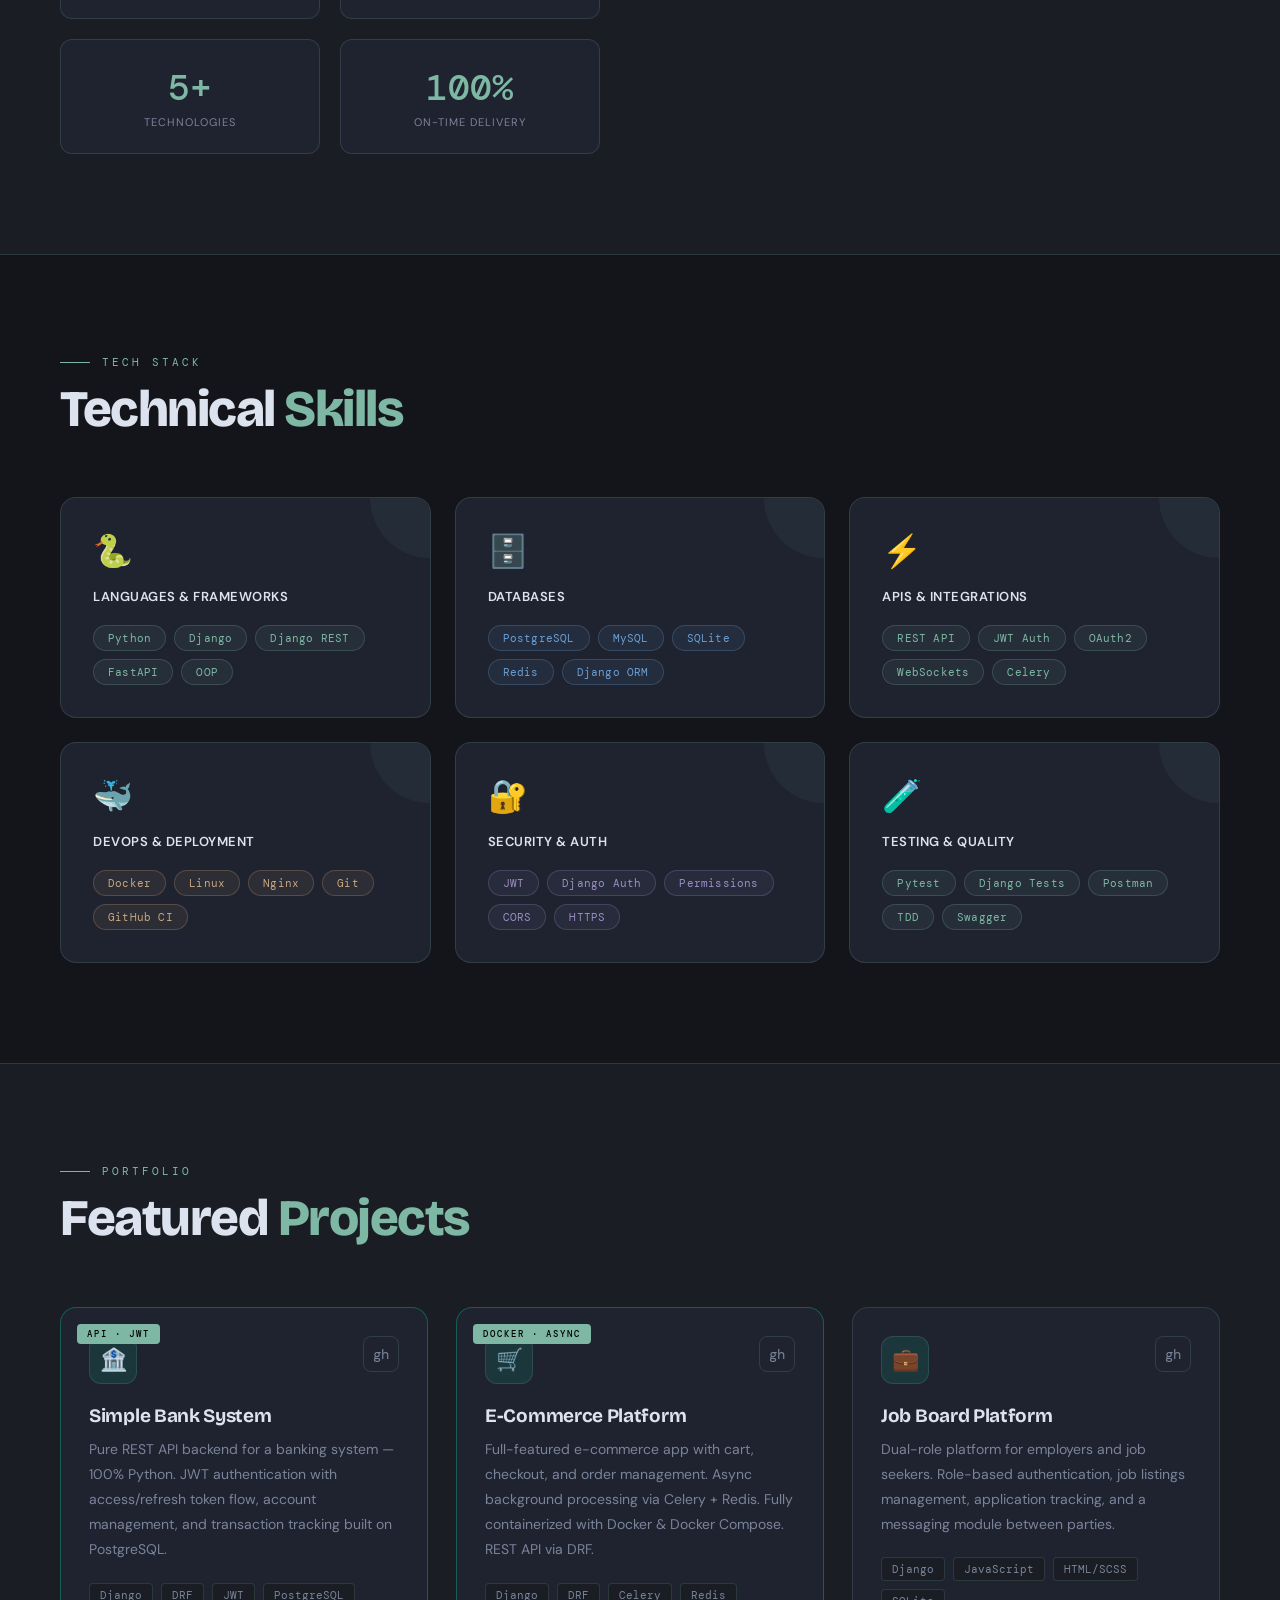
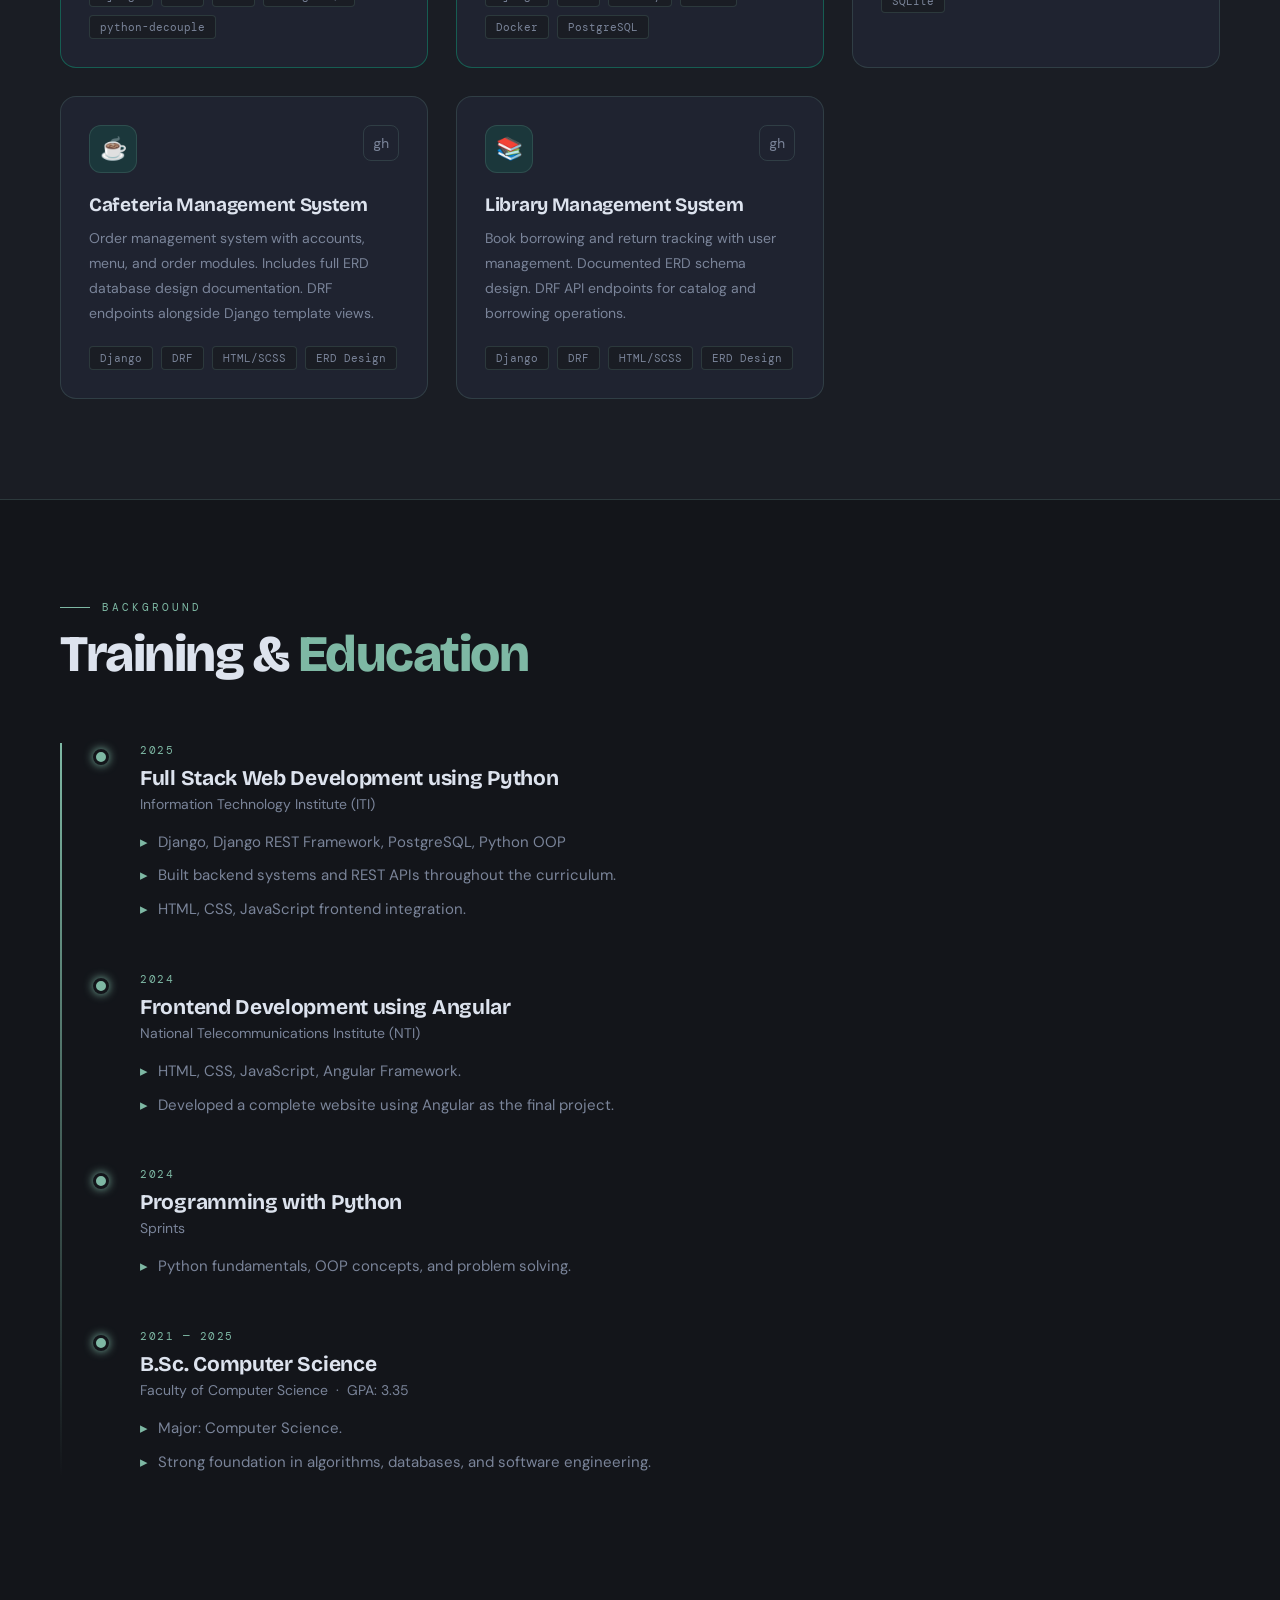
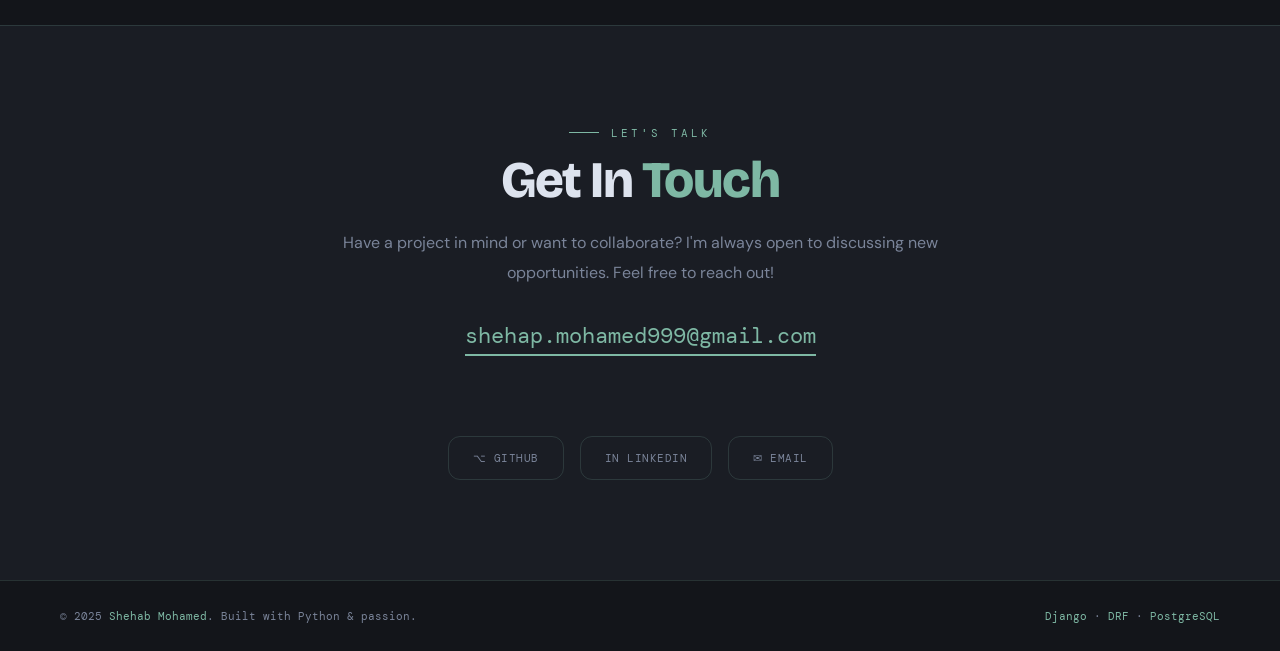
==== commit 82999099: "Add files via upload" ====
--- a/index.html
+++ b/index.html
@@ -1,494 +1,1637 @@
-<!DOCTYPE html>
+<!doctype html>
 <html lang="en" dir="ltr">
-<head>
-<meta charset="UTF-8">
-<meta name="viewport" content="width=device-width, initial-scale=1.0">
-<title>Shehab Mohamed | Backend Developer</title>
-<link href="https://fonts.googleapis.com/css2?family=Bricolage+Grotesque:opsz,wght@12..96,300;12..96,400;12..96,600;12..96,700;12..96,800&family=DM+Sans:ital,opsz,wght@0,9..40,300;0,9..40,400;0,9..40,500;0,9..40,600;0,9..40,700;1,9..40,400&family=DM+Mono:wght@400;500&display=swap" rel="stylesheet">
-<link rel="stylesheet" href="main.css">
-
-</head>
-<body>
-
-<div class="cursor-glow" id="cursor"></div>
-
-<!-- NAV -->
-<nav>
-  <div class="nav-logo">
-    <svg width="160" height="38" viewBox="0 0 160 38" fill="none" xmlns="http://www.w3.org/2000/svg" aria-label="Shehab Mohamed">
-      <defs>
-        <linearGradient id="logoGrad" x1="0%" y1="0%" x2="100%" y2="0%">
-          <stop offset="0%" stop-color="#7eb8a4"/>
-          <stop offset="100%" stop-color="#6b9fd4"/>
-        </linearGradient>
-        <linearGradient id="nameGrad" x1="0%" y1="0%" x2="100%" y2="100%">
-          <stop offset="0%" stop-color="#dde3ee"/>
-          <stop offset="100%" stop-color="#a8b8cc"/>
-        </linearGradient>
-      </defs>
-      <!-- Hexagonal accent mark behind S -->
-      <polygon points="10,5 19,5 24,14 19,23 10,23 5,14" fill="none" stroke="url(#logoGrad)" stroke-width="1.2" opacity="0.6"/>
-      <!-- S monogram inside hex -->
-      <text x="14.5" y="19" font-family="'Bricolage Grotesque', sans-serif" font-weight="800" font-size="13" fill="url(#logoGrad)" text-anchor="middle" dominant-baseline="middle">S</text>
-      <!-- Full name: Shehab -->
-      <text x="32" y="24" font-family="'Bricolage Grotesque', sans-serif" font-weight="800" font-size="19" fill="url(#nameGrad)" letter-spacing="-0.5">hehab</text>
-      <!-- Underline accent line -->
-      <line x1="32" y1="29" x2="95" y2="29" stroke="url(#logoGrad)" stroke-width="1.5" stroke-linecap="round" opacity="0.5"/>
-      <!-- .dev suffix -->
-      <text x="100" y="24" font-family="'DM Mono', monospace" font-weight="400" font-size="11" fill="#7eb8a4" letter-spacing="0.5" opacity="0.9">.dev</text>
-    </svg>
-  </div>
-  <ul class="nav-links">
-    <li><a href="#about">About</a></li>
-    <li><a href="#skills">Skills</a></li>
-    <li><a href="#projects">Projects</a></li>
-    <li><a href="#experience">Experience</a></li>
-    <li><a href="#contact">Contact</a></li>
-  </ul>
-</nav>
-
-<!-- HERO -->
-<section id="hero">
-  <div class="hero-bg-grid"></div>
-  <div class="hero-blob blob1"></div>
-  <div class="hero-blob blob2"></div>
-  <div class="hero-blob blob3"></div>
-
-  <div class="hero-content">
-    <div class="hero-badge">
-      <span class="badge-dot"></span>
-      Available For Work
-    </div>
-
-    <h1 class="hero-name">
-      <span class="name-line1">Shehab</span>
-      <span class="name-line2">Mohamed</span>
-    </h1>
-
-    <p class="hero-title">
-      Backend Developer · <span>Django Specialist</span>
-    </p>
-
-    <p class="hero-desc">
-      Backend developer specializing in building robust APIs and scalable server-side systems using Django & Django REST Framework. I turn complex ideas into clean, efficient technical solutions.
-    </p>
-
-    <div class="hero-cta">
-      <a href="#projects" class="btn-primary">View Projects</a>
-      <a href="#contact" class="btn-outline">Get In Touch</a>
-    </div>
-  </div>
-
-  <div class="hero-terminal">
-    <div class="terminal-header">
-      <span class="t-dot t-red"></span>
-      <span class="t-dot t-yellow"></span>
-      <span class="t-dot t-green"></span>
-      <span class="terminal-title">shehab@dev ~ %</span>
-    </div>
-    <div class="terminal-body">
-      <div class="t-comment"># Developer Profile</div>
-      <div><span class="t-key">name</span>: <span class="t-str">"Shehab Mohamed Mohamed"</span></div>
-      <div><span class="t-key">role</span>: <span class="t-str">"Backend Developer"</span></div>
-      <div><span class="t-key">stack</span>: [</div>
-      <div style="padding-left:20px"><span class="t-val">"Django"</span>, <span class="t-val">"DRF"</span>, <span class="t-val">"Python"</span>,</div>
-      <div style="padding-left:20px"><span class="t-val">"PostgreSQL"</span>, <span class="t-val">"Redis"</span>,</div>
-      <div style="padding-left:20px"><span class="t-val">"Docker"</span>, <span class="t-val">"Celery"</span></div>
-      <div>]</div>
-      <div><span class="t-key">status</span>: <span class="t-val">available</span></div>
-      <div><span class="t-key">passion</span>: <span class="t-str">"Clean Code ♥"</span></div>
-      <div style="margin-top:8px"><span class="t-comment">$ python manage.py runserver</span></div>
-      <div><span class="t-val">✓</span> Server running on port <span class="t-str">8000</span> <span class="t-cursor"></span></div>
-    </div>
-  </div>
-</section>
-
-<!-- ABOUT -->
-<section id="about">
-  <p class="section-label reveal">Who I Am</p>
-  <div class="about-grid">
-    <div class="about-text reveal">
-      <h2 class="section-title">About <span>Shehab</span></h2>
-      <p>
-        Hey! I'm <strong>Shehab Mohamed Mohamed</strong>, a passionate backend developer focused on building sophisticated and efficient server-side systems. I specialize in web application development using <strong>Python & Django</strong>, with a strong emphasis on code quality and best practices.
-      </p>
-      <p>
-        I believe good code isn't just code that works — it's code that is <strong>clean, maintainable, and scalable</strong>. I love solving complex problems and transforming them into simple, elegant solutions.
-      </p>
-      <p>
-        Outside of coding, I spend my time learning new technologies and contributing to the developer community.
-      </p>
-
-      <div class="stats-grid">
-        <div class="stat-card">
-          <span class="stat-number">10+</span>
-          <div class="stat-label">Projects Delivered</div>
-        </div>
-        <div class="stat-card">
-          <span class="stat-number">2+</span>
-          <div class="stat-label">Years Experience</div>
-        </div>
-        <div class="stat-card">
-          <span class="stat-number">5+</span>
-          <div class="stat-label">Technologies</div>
-        </div>
-        <div class="stat-card">
-          <span class="stat-number">100%</span>
-          <div class="stat-label">On-Time Delivery</div>
-        </div>
+  <head>
+    <meta charset="UTF-8" />
+    <meta name="viewport" content="width=device-width, initial-scale=1.0" />
+    <title>Shehab Mohamed | Backend Developer</title>
+    <link
+      href="https://fonts.googleapis.com/css2?family=Bricolage+Grotesque:opsz,wght@12..96,300;12..96,400;12..96,600;12..96,700;12..96,800&family=DM+Sans:ital,opsz,wght@0,9..40,300;0,9..40,400;0,9..40,500;0,9..40,600;0,9..40,700;1,9..40,400&family=DM+Mono:wght@400;500&display=swap"
+      rel="stylesheet"
+    />
+    <link rel="stylesheet" href="main.css" />
+
+    <style>
+      :root {
+        --bg: #13151a;
+        --surface: #1a1d24;
+        --card: #1f2330;
+        --accent: #7eb8a4;
+        --accent2: #6b9fd4;
+        --accent3: #9b8ec4;
+        --text: #dde3ee;
+        --muted: #7a8499;
+        --border: rgba(126, 184, 164, 0.18);
+        --glow: 0 0 28px rgba(126, 184, 164, 0.15);
+      }
+
+      * {
+        margin: 0;
+        padding: 0;
+        box-sizing: border-box;
+      }
+      html {
+        scroll-behavior: smooth;
+      }
+
+      body {
+        background: var(--bg);
+        color: var(--text);
+        font-family: "DM Sans", sans-serif;
+        font-size: 16px;
+        overflow-x: hidden;
+        -webkit-font-smoothing: antialiased;
+      }
+
+      body::before {
+        content: "";
+        position: fixed;
+        inset: 0;
+        background-image: url("data:image/svg+xml,%3Csvg viewBox='0 0 200 200' xmlns='http://www.w3.org/2000/svg'%3E%3Cfilter id='n'%3E%3CfeTurbulence type='fractalNoise' baseFrequency='0.9' numOctaves='4' stitchTiles='stitch'/%3E%3C/filter%3E%3Crect width='100%25' height='100%25' filter='url(%23n)' opacity='0.04'/%3E%3C/svg%3E");
+        pointer-events: none;
+        z-index: 0;
+        opacity: 0.4;
+      }
+
+      ::-webkit-scrollbar {
+        width: 4px;
+      }
+      ::-webkit-scrollbar-track {
+        background: var(--bg);
+      }
+      ::-webkit-scrollbar-thumb {
+        background: var(--accent);
+        border-radius: 2px;
+      }
+
+      .cursor-glow {
+        position: fixed;
+        width: 300px;
+        height: 300px;
+        border-radius: 50%;
+        background: radial-gradient(
+          circle,
+          rgba(0, 229, 160, 0.06) 0%,
+          transparent 70%
+        );
+        pointer-events: none;
+        transform: translate(-50%, -50%);
+        transition: all 0.15s ease;
+        z-index: 1;
+      }
+
+      /* NAV */
+      nav {
+        position: fixed;
+        top: 0;
+        left: 0;
+        right: 0;
+        z-index: 100;
+        padding: 20px 60px;
+        display: flex;
+        justify-content: space-between;
+        align-items: center;
+        background: rgba(10, 10, 15, 0.85);
+        backdrop-filter: blur(20px);
+        border-bottom: 1px solid var(--border);
+      }
+
+      .nav-logo {
+        display: flex;
+        align-items: center;
+        text-decoration: none;
+      }
+      .nav-logo svg {
+        display: block;
+        transition: opacity 0.25s;
+      }
+      .nav-logo:hover svg {
+        opacity: 0.8;
+      }
+
+      .nav-links {
+        display: flex;
+        gap: 40px;
+        list-style: none;
+      }
+
+      .nav-links a {
+        color: var(--muted);
+        text-decoration: none;
+        font-size: 13px;
+        font-weight: 500;
+        letter-spacing: 0.5px;
+        transition: color 0.3s;
+        position: relative;
+        text-transform: uppercase;
+      }
+
+      .nav-links a::after {
+        content: "";
+        position: absolute;
+        bottom: -4px;
+        left: 0;
+        width: 0;
+        height: 2px;
+        background: var(--accent);
+        transition: width 0.3s;
+      }
+
+      .nav-links a:hover {
+        color: var(--accent);
+      }
+      .nav-links a:hover::after {
+        width: 100%;
+      }
+
+      /* HERO */
+      #hero {
+        min-height: 100vh;
+        display: flex;
+        align-items: center;
+        padding: 100px 60px 60px;
+        position: relative;
+        overflow: hidden;
+      }
+
+      .hero-bg-grid {
+        position: absolute;
+        inset: 0;
+        background-image:
+          linear-gradient(rgba(0, 229, 160, 0.04) 1px, transparent 1px),
+          linear-gradient(90deg, rgba(0, 229, 160, 0.04) 1px, transparent 1px);
+        background-size: 60px 60px;
+        mask-image: radial-gradient(
+          ellipse 80% 80% at 50% 50%,
+          black,
+          transparent
+        );
+      }
+
+      .hero-blob {
+        position: absolute;
+        border-radius: 50%;
+        filter: blur(80px);
+        opacity: 1;
+        animation: blob 8s ease-in-out infinite;
+      }
+
+      .blob1 {
+        width: 500px;
+        height: 500px;
+        background: var(--accent);
+        top: -100px;
+        right: -100px;
+        opacity: 0.07;
+      }
+      .blob2 {
+        width: 400px;
+        height: 400px;
+        background: var(--accent2);
+        bottom: -100px;
+        left: -50px;
+        animation-delay: 3s;
+        opacity: 0.07;
+      }
+      .blob3 {
+        width: 300px;
+        height: 300px;
+        background: var(--accent3);
+        top: 40%;
+        left: 35%;
+        animation-delay: 6s;
+        opacity: 0.06;
+      }
+
+      @keyframes blob {
+        0%,
+        100% {
+          transform: scale(1) translate(0, 0);
+        }
+        33% {
+          transform: scale(1.1) translate(20px, -20px);
+        }
+        66% {
+          transform: scale(0.9) translate(-20px, 10px);
+        }
+      }
+
+      .hero-content {
+        position: relative;
+        z-index: 2;
+        max-width: 680px;
+      }
+
+      .hero-badge {
+        display: inline-flex;
+        align-items: center;
+        gap: 8px;
+        background: rgba(0, 229, 160, 0.1);
+        border: 1px solid var(--border);
+        border-radius: 50px;
+        padding: 8px 20px;
+        font-family: "DM Mono", monospace;
+        font-size: 10px;
+        color: var(--accent);
+        letter-spacing: 2px;
+        margin-bottom: 30px;
+        animation: fadeUp 0.8s ease both;
+      }
+
+      .badge-dot {
+        width: 6px;
+        height: 6px;
+        background: var(--accent);
+        border-radius: 50%;
+        animation: pulse 2s infinite;
+      }
+
+      @keyframes pulse {
+        0%,
+        100% {
+          opacity: 1;
+          transform: scale(1);
+        }
+        50% {
+          opacity: 0.5;
+          transform: scale(0.8);
+        }
+      }
+
+      .hero-name {
+        font-family: "Bricolage Grotesque", sans-serif;
+        font-size: clamp(56px, 8vw, 100px);
+        font-weight: 800;
+        line-height: 1;
+        letter-spacing: -2px;
+        margin-bottom: 20px;
+        animation: fadeUp 0.8s ease 0.1s both;
+      }
+
+      .name-line1 {
+        color: var(--text);
+        display: block;
+      }
+      .name-line2 {
+        display: block;
+        background: linear-gradient(135deg, var(--accent), var(--accent2));
+        -webkit-background-clip: text;
+        -webkit-text-fill-color: transparent;
+        background-clip: text;
+      }
+
+      .hero-title {
+        font-family: "DM Mono", monospace;
+        font-size: 14px;
+        color: var(--muted);
+        margin-bottom: 28px;
+        letter-spacing: 0.5px;
+        animation: fadeUp 0.8s ease 0.2s both;
+      }
+
+      .hero-title span {
+        color: var(--accent);
+      }
+
+      .hero-desc {
+        font-size: 17px;
+        color: var(--muted);
+        line-height: 1.85;
+        max-width: 520px;
+        margin-bottom: 44px;
+        animation: fadeUp 0.8s ease 0.3s both;
+        font-weight: 400;
+      }
+
+      .hero-cta {
+        display: flex;
+        gap: 16px;
+        flex-wrap: wrap;
+        animation: fadeUp 0.8s ease 0.4s both;
+      }
+
+      .btn-primary {
+        padding: 14px 32px;
+        background: var(--accent);
+        color: #000;
+        border: none;
+        border-radius: 8px;
+        font-family: "DM Sans", sans-serif;
+        font-size: 13px;
+        font-weight: 700;
+        cursor: pointer;
+        text-decoration: none;
+        transition: all 0.3s;
+        box-shadow: 0 0 20px rgba(126, 184, 164, 0.25);
+        letter-spacing: 0.5px;
+        text-transform: uppercase;
+      }
+
+      .btn-primary:hover {
+        transform: translateY(-2px);
+        box-shadow: 0 8px 30px rgba(126, 184, 164, 0.35);
+      }
+
+      .btn-outline {
+        padding: 14px 32px;
+        background: transparent;
+        color: var(--text);
+        border: 1px solid var(--border);
+        border-radius: 8px;
+        font-family: "DM Sans", sans-serif;
+        font-size: 13px;
+        font-weight: 600;
+        cursor: pointer;
+        text-decoration: none;
+        transition: all 0.3s;
+        text-transform: uppercase;
+        letter-spacing: 0.5px;
+      }
+
+      .btn-outline:hover {
+        border-color: var(--accent);
+        color: var(--accent);
+        transform: translateY(-2px);
+      }
+
+      /* Terminal */
+      .hero-terminal {
+        position: absolute;
+        right: 7%;
+        top: 50%;
+        transform: translateY(-50%);
+        width: 460px;
+        background: var(--surface);
+        border: 1px solid var(--border);
+        border-radius: 12px;
+        overflow: hidden;
+        box-shadow:
+          var(--glow),
+          0 40px 80px rgba(0, 0, 0, 0.6);
+        animation: fadeLeft 1s ease 0.5s both;
+        z-index: 2;
+      }
+
+      @keyframes fadeLeft {
+        from {
+          opacity: 0;
+          transform: translateY(-50%) translateX(40px);
+        }
+        to {
+          opacity: 1;
+          transform: translateY(-50%) translateX(0);
+        }
+      }
+
+      .terminal-header {
+        padding: 12px 16px;
+        background: var(--card);
+        display: flex;
+        align-items: center;
+        gap: 8px;
+        border-bottom: 1px solid var(--border);
+      }
+
+      .t-dot {
+        width: 10px;
+        height: 10px;
+        border-radius: 50%;
+      }
+      .t-red {
+        background: #ff5f57;
+      }
+      .t-yellow {
+        background: #febc2e;
+      }
+      .t-green {
+        background: #28c840;
+      }
+
+      .terminal-title {
+        font-family: "DM Mono", monospace;
+        font-size: 11px;
+        color: var(--muted);
+        margin-left: auto;
+      }
+
+      .terminal-body {
+        padding: 24px;
+        font-family: "DM Mono", monospace;
+        font-size: 12px;
+        line-height: 2.1;
+        min-height: 280px;
+      }
+
+      .t-comment {
+        color: #4a4a60;
+      }
+      .t-key {
+        color: var(--accent2);
+      }
+      .t-val {
+        color: var(--accent);
+      }
+      .t-str {
+        color: #ff8c42;
+      }
+      .t-cursor {
+        display: inline-block;
+        width: 8px;
+        height: 14px;
+        background: var(--accent);
+        animation: blink 1s step-end infinite;
+        vertical-align: middle;
+      }
+
+      @keyframes blink {
+        50% {
+          opacity: 0;
+        }
+      }
+
+      /* SECTIONS */
+      section {
+        padding: 100px 60px;
+        position: relative;
+        z-index: 2;
+      }
+
+      .section-label {
+        font-family: "DM Mono", monospace;
+        font-size: 11px;
+        color: var(--accent);
+        letter-spacing: 3px;
+        text-transform: uppercase;
+        margin-bottom: 12px;
+        display: flex;
+        align-items: center;
+        gap: 12px;
+      }
+
+      .section-label::before {
+        content: "";
+        width: 30px;
+        height: 1px;
+        background: var(--accent);
+      }
+
+      .section-title {
+        font-family: "Bricolage Grotesque", sans-serif;
+        font-size: clamp(34px, 4vw, 54px);
+        font-weight: 800;
+        letter-spacing: -1.5px;
+        margin-bottom: 60px;
+        color: var(--text);
+        line-height: 1.1;
+      }
+
+      .section-title span {
+        color: var(--accent);
+      }
+
+      /* ABOUT */
+      #about {
+        background: var(--surface);
+        border-top: 1px solid var(--border);
+        border-bottom: 1px solid var(--border);
+      }
+
+      .about-grid {
+        display: grid;
+        grid-template-columns: 1fr 1fr;
+        gap: 80px;
+        align-items: start;
+      }
+
+      .about-text p {
+        color: var(--muted);
+        line-height: 1.95;
+        margin-bottom: 20px;
+        font-size: 16px;
+        font-weight: 400;
+      }
+
+      .about-text p strong {
+        color: var(--text);
+      }
+
+      .stats-grid {
+        display: grid;
+        grid-template-columns: 1fr 1fr;
+        gap: 20px;
+        margin-top: 40px;
+      }
+
+      .stat-card {
+        background: var(--card);
+        border: 1px solid var(--border);
+        border-radius: 12px;
+        padding: 24px;
+        text-align: center;
+        transition: all 0.3s;
+      }
+
+      .stat-card:hover {
+        border-color: var(--accent);
+        box-shadow: var(--glow);
+        transform: translateY(-4px);
+      }
+
+      .stat-number {
+        font-family: "DM Mono", monospace;
+        font-size: 36px;
+        font-weight: 500;
+        color: var(--accent);
+        display: block;
+      }
+
+      .stat-label {
+        font-size: 11px;
+        color: var(--muted);
+        margin-top: 4px;
+        text-transform: uppercase;
+        letter-spacing: 1px;
+        font-family: "DM Sans", sans-serif;
+      }
+
+      .about-right {
+        display: flex;
+        flex-direction: column;
+      }
+
+      .info-row {
+        display: flex;
+        justify-content: space-between;
+        align-items: center;
+        padding: 16px 0;
+        border-bottom: 1px solid var(--border);
+      }
+
+      .info-row:last-child {
+        border-bottom: none;
+      }
+      .info-key {
+        font-family: "DM Mono", monospace;
+        font-size: 11px;
+        color: var(--muted);
+        letter-spacing: 0.5px;
+        text-transform: uppercase;
+      }
+      .info-val {
+        font-size: 15px;
+        color: var(--text);
+        font-weight: 500;
+        font-family: "DM Sans", sans-serif;
+      }
+      .info-val.accent {
+        color: var(--accent);
+      }
+
+      /* SKILLS */
+      #skills {
+        background: var(--bg);
+      }
+
+      .skills-grid {
+        display: grid;
+        grid-template-columns: repeat(auto-fit, minmax(280px, 1fr));
+        gap: 24px;
+      }
+
+      .skill-category {
+        background: var(--card);
+        border: 1px solid var(--border);
+        border-radius: 16px;
+        padding: 32px;
+        transition: all 0.4s;
+        position: relative;
+        overflow: hidden;
+      }
+
+      .skill-category::before {
+        content: "";
+        position: absolute;
+        top: 0;
+        right: 0;
+        width: 60px;
+        height: 60px;
+        background: var(--accent);
+        border-radius: 0 16px 0 100%;
+        opacity: 0.06;
+        transition: all 0.4s;
+      }
+
+      .skill-category:hover {
+        border-color: var(--accent);
+        box-shadow: var(--glow);
+        transform: translateY(-6px);
+      }
+      .skill-category:hover::before {
+        opacity: 0.15;
+        width: 120px;
+        height: 120px;
+      }
+
+      .skill-cat-icon {
+        font-size: 32px;
+        margin-bottom: 16px;
+      }
+      .skill-cat-name {
+        font-size: 13px;
+        font-weight: 600;
+        color: var(--text);
+        margin-bottom: 20px;
+        letter-spacing: 0.5px;
+        text-transform: uppercase;
+        font-family: "DM Sans", sans-serif;
+      }
+
+      .skill-tags {
+        display: flex;
+        flex-wrap: wrap;
+        gap: 8px;
+      }
+
+      .skill-tag {
+        background: rgba(126, 184, 164, 0.08);
+        border: 1px solid rgba(126, 184, 164, 0.22);
+        color: var(--accent);
+        padding: 5px 14px;
+        border-radius: 50px;
+        font-family: "DM Mono", monospace;
+        font-size: 11px;
+        letter-spacing: 0.2px;
+        transition: all 0.2s;
+      }
+
+      .skill-tag:hover {
+        background: rgba(126, 184, 164, 0.16);
+        transform: scale(1.05);
+      }
+      .skill-tag.blue {
+        background: rgba(107, 159, 212, 0.08);
+        border-color: rgba(107, 159, 212, 0.25);
+        color: #6b9fd4;
+      }
+      .skill-tag.purple {
+        background: rgba(155, 142, 196, 0.08);
+        border-color: rgba(155, 142, 196, 0.25);
+        color: #9b8ec4;
+      }
+      .skill-tag.orange {
+        background: rgba(210, 165, 120, 0.08);
+        border-color: rgba(210, 165, 120, 0.25);
+        color: #c8a882;
+      }
+
+      /* PROJECTS */
+      #projects {
+        background: var(--surface);
+        border-top: 1px solid var(--border);
+        border-bottom: 1px solid var(--border);
+      }
+
+      .projects-grid {
+        display: grid;
+        grid-template-columns: repeat(auto-fit, minmax(340px, 1fr));
+        gap: 28px;
+      }
+
+      .project-card {
+        background: var(--card);
+        border: 1px solid var(--border);
+        border-radius: 16px;
+        overflow: hidden;
+        transition: all 0.4s;
+        position: relative;
+      }
+
+      .project-card:hover {
+        transform: translateY(-8px);
+        border-color: var(--accent);
+        box-shadow: var(--glow);
+      }
+
+      .project-header {
+        padding: 28px 28px 20px;
+        display: flex;
+        justify-content: space-between;
+        align-items: flex-start;
+      }
+
+      .project-icon {
+        width: 48px;
+        height: 48px;
+        background: rgba(0, 229, 160, 0.1);
+        border: 1px solid var(--border);
+        border-radius: 12px;
+        display: flex;
+        align-items: center;
+        justify-content: center;
+        font-size: 22px;
+      }
+
+      .project-links {
+        display: flex;
+        gap: 10px;
+      }
+
+      .project-link {
+        width: 36px;
+        height: 36px;
+        border: 1px solid var(--border);
+        border-radius: 8px;
+        display: flex;
+        align-items: center;
+        justify-content: center;
+        text-decoration: none;
+        font-size: 14px;
+        transition: all 0.2s;
+        color: var(--muted);
+        font-family: "DM Mono", monospace;
+      }
+
+      .project-body {
+        padding: 0 28px 28px;
+      }
+      .project-name {
+        font-family: "Bricolage Grotesque", sans-serif;
+        font-size: 19px;
+        font-weight: 700;
+        color: var(--text);
+        margin-bottom: 10px;
+        letter-spacing: -0.3px;
+      }
+      .project-desc {
+        font-size: 14px;
+        color: var(--muted);
+        line-height: 1.8;
+        margin-bottom: 20px;
+        font-family: "DM Sans", sans-serif;
+      }
+
+      .project-stack {
+        display: flex;
+        flex-wrap: wrap;
+        gap: 8px;
+      }
+
+      .stack-tag {
+        font-family: "DM Mono", monospace;
+        font-size: 11px;
+        padding: 4px 10px;
+        background: var(--surface);
+        border: 1px solid var(--border);
+        border-radius: 4px;
+        color: var(--muted);
+      }
+
+      .project-card.featured {
+        border-color: rgba(0, 229, 160, 0.3);
+      }
+
+      .featured-badge {
+        position: absolute;
+        top: 16px;
+        left: 16px;
+        background: var(--accent);
+        color: #000;
+        font-family: "DM Mono", monospace;
+        font-size: 9px;
+        font-weight: 500;
+        letter-spacing: 2px;
+        padding: 4px 10px;
+        border-radius: 4px;
+      }
+
+      /* EXPERIENCE */
+      #experience {
+        background: var(--bg);
+      }
+
+      .timeline {
+        position: relative;
+        padding-left: 40px;
+      }
+
+      .timeline::before {
+        content: "";
+        position: absolute;
+        left: 0;
+        top: 0;
+        bottom: 0;
+        width: 2px;
+        background: linear-gradient(to bottom, var(--accent), transparent);
+      }
+
+      .timeline-item {
+        position: relative;
+        padding-left: 40px;
+        margin-bottom: 48px;
+      }
+
+      .timeline-dot {
+        position: absolute;
+        left: -7px;
+        top: 6px;
+        width: 16px;
+        height: 16px;
+        background: var(--accent);
+        border-radius: 50%;
+        border: 3px solid var(--bg);
+        box-shadow: 0 0 10px var(--accent);
+      }
+
+      .timeline-date {
+        font-family: "DM Mono", monospace;
+        font-size: 11px;
+        color: var(--accent);
+        letter-spacing: 1.5px;
+        margin-bottom: 8px;
+        text-transform: uppercase;
+      }
+
+      .timeline-role {
+        font-family: "Bricolage Grotesque", sans-serif;
+        font-size: 21px;
+        font-weight: 700;
+        color: var(--text);
+        margin-bottom: 4px;
+        letter-spacing: -0.3px;
+      }
+      .timeline-company {
+        font-size: 14px;
+        color: var(--muted);
+        margin-bottom: 16px;
+        font-family: "DM Sans", sans-serif;
+      }
+
+      .timeline-desc {
+        list-style: none;
+      }
+      .timeline-desc li {
+        font-size: 15px;
+        color: var(--muted);
+        line-height: 1.85;
+        margin-bottom: 6px;
+        padding-left: 18px;
+        position: relative;
+        font-family: "DM Sans", sans-serif;
+      }
+      .timeline-desc li::before {
+        content: "▸";
+        position: absolute;
+        left: 0;
+        color: var(--accent);
+      }
+
+      /* CONTACT */
+      #contact {
+        background: var(--surface);
+        border-top: 1px solid var(--border);
+        text-align: center;
+      }
+
+      .contact-inner {
+        max-width: 600px;
+        margin: 0 auto;
+      }
+      .contact-desc {
+        color: var(--muted);
+        font-size: 16px;
+        line-height: 1.85;
+        margin-bottom: 10px;
+        font-family: "DM Sans", sans-serif;
+      }
+
+      .contact-email {
+        font-family: "DM Mono", monospace;
+        font-size: clamp(14px, 2.5vw, 22px);
+        color: var(--accent);
+        text-decoration: none;
+        display: inline-block;
+        margin: 24px 0 40px;
+        padding-bottom: 4px;
+        border-bottom: 2px solid var(--accent);
+        transition: all 0.3s;
+        word-break: break-all;
+      }
+
+      .contact-email:hover {
+        color: var(--text);
+        border-color: var(--text);
+      }
+
+      .social-links {
+        display: flex;
+        gap: 16px;
+        justify-content: center;
+        margin-top: 40px;
+        flex-wrap: wrap;
+      }
+
+      .social-link {
+        display: flex;
+        align-items: center;
+        gap: 10px;
+        padding: 14px 24px;
+        border: 1px solid var(--border);
+        border-radius: 12px;
+        text-decoration: none;
+        font-family: "DM Mono", monospace;
+        font-size: 11px;
+        color: var(--muted);
+        transition: all 0.3s;
+        letter-spacing: 0.5px;
+        text-transform: uppercase;
+      }
+
+      .social-link:hover {
+        border-color: var(--accent);
+        color: var(--accent);
+        transform: translateY(-4px);
+        box-shadow: var(--glow);
+      }
+
+      /* FOOTER */
+      footer {
+        padding: 28px 60px;
+        background: var(--bg);
+        border-top: 1px solid var(--border);
+        display: flex;
+        justify-content: space-between;
+        align-items: center;
+        z-index: 2;
+        position: relative;
+      }
+
+      .footer-copy {
+        font-family: "DM Mono", monospace;
+        font-size: 11px;
+        color: var(--muted);
+      }
+      .footer-copy span {
+        color: var(--accent);
+      }
+
+      @keyframes fadeUp {
+        from {
+          opacity: 0;
+          transform: translateY(30px);
+        }
+        to {
+          opacity: 1;
+          transform: translateY(0);
+        }
+      }
+
+      .reveal {
+        opacity: 0;
+        transform: translateY(30px);
+        transition: all 0.7s ease;
+      }
+      .reveal.visible {
+        opacity: 1;
+        transform: translateY(0);
+      }
+
+      @media (max-width: 1100px) {
+        .hero-terminal {
+          display: none;
+        }
+        nav {
+          padding: 16px 30px;
+        }
+        section {
+          padding: 80px 30px;
+        }
+        .about-grid {
+          grid-template-columns: 1fr;
+          gap: 40px;
+        }
+        footer {
+          padding: 20px 30px;
+          flex-direction: column;
+          gap: 10px;
+          text-align: center;
+        }
+      }
+
+      @media (max-width: 600px) {
+        #hero {
+          padding: 80px 20px 60px;
+        }
+        .hero-name {
+          font-size: 44px;
+        }
+        section {
+          padding: 60px 20px;
+        }
+        nav {
+          padding: 14px 20px;
+        }
+        .nav-links {
+          gap: 16px;
+        }
+        .nav-links a {
+          font-size: 10px;
+        }
+      }
+
+      /* PHOTO AVATAR */
+      .hero-photo-wrap {
+        position: absolute;
+        right: 7%;
+        top: 50%;
+        transform: translateY(-50%);
+        z-index: 3;
+        animation: fadeLeft 1s ease 0.5s both;
+        display: flex;
+        flex-direction: column;
+        align-items: center;
+        gap: 20px;
+      }
+      .hero-photo-ring {
+        width: 240px;
+        height: 240px;
+        border-radius: 50%;
+        padding: 4px;
+        background: linear-gradient(135deg, var(--accent), var(--accent2), var(--accent3));
+        box-shadow: 0 0 40px rgba(126,184,164,0.25), 0 20px 60px rgba(0,0,0,0.5);
+      }
+      .hero-photo-inner {
+        width: 100%;
+        height: 100%;
+        border-radius: 50%;
+        overflow: hidden;
+        border: 3px solid var(--bg);
+      }
+      .hero-photo-inner img {
+        width: 100%;
+        height: 100%;
+        object-fit: cover;
+        object-position: center 10%;
+        display: block;
+      }
+      .hero-photo-badge {
+        background: var(--card);
+        border: 1px solid var(--border);
+        border-radius: 50px;
+        padding: 8px 18px;
+        font-family: "DM Mono", monospace;
+        font-size: 10px;
+        color: var(--accent);
+        letter-spacing: 1.5px;
+        text-transform: uppercase;
+        display: flex;
+        align-items: center;
+        gap: 8px;
+      }
+      @media (max-width: 1100px) {
+        .hero-photo-wrap { display: none; }
+      }
+
+    </style>
+  </head>
+  <body>
+    <div class="cursor-glow" id="cursor"></div>
+
+    <!-- NAV -->
+    <nav>
+      <div class="nav-logo">
+        <svg
+          width="160"
+          height="38"
+          viewBox="0 0 160 38"
+          fill="none"
+          xmlns="http://www.w3.org/2000/svg"
+          aria-label="Shehab Mohamed"
+        >
+          <defs>
+            <linearGradient id="logoGrad" x1="0%" y1="0%" x2="100%" y2="0%">
+              <stop offset="0%" stop-color="#7eb8a4" />
+              <stop offset="100%" stop-color="#6b9fd4" />
+            </linearGradient>
+            <linearGradient id="nameGrad" x1="0%" y1="0%" x2="100%" y2="100%">
+              <stop offset="0%" stop-color="#dde3ee" />
+              <stop offset="100%" stop-color="#a8b8cc" />
+            </linearGradient>
+          </defs>
+          <!-- Hexagonal accent mark behind S -->
+          <polygon
+            points="10,5 19,5 24,14 19,23 10,23 5,14"
+            fill="none"
+            stroke="url(#logoGrad)"
+            stroke-width="1.2"
+            opacity="0.6"
+          />
+          <!-- S monogram inside hex -->
+          <text
+            x="14.5"
+            y="19"
+            font-family="'Bricolage Grotesque', sans-serif"
+            font-weight="800"
+            font-size="13"
+            fill="url(#logoGrad)"
+            text-anchor="middle"
+            dominant-baseline="middle"
+          >
+            S
+          </text>
+          <!-- Full name: Shehab -->
+          <text
+            x="32"
+            y="24"
+            font-family="'Bricolage Grotesque', sans-serif"
+            font-weight="800"
+            font-size="19"
+            fill="url(#nameGrad)"
+            letter-spacing="-0.5"
+          >
+            hehab
+          </text>
+          <!-- Underline accent line -->
+          <line
+            x1="32"
+            y1="29"
+            x2="95"
+            y2="29"
+            stroke="url(#logoGrad)"
+            stroke-width="1.5"
+            stroke-linecap="round"
+            opacity="0.5"
+          />
+          <!-- .dev suffix -->
+          <text
+            x="100"
+            y="24"
+            font-family="'DM Mono', monospace"
+            font-weight="400"
+            font-size="11"
+            fill="#7eb8a4"
+            letter-spacing="0.5"
+            opacity="0.9"
+          >
+            .dev
+          </text>
+        </svg>
       </div>
-    </div>
-
-    <div class="about-right reveal">
-      <h3 style="font-size:13px;font-weight:600;color:var(--text);margin-bottom:24px;letter-spacing:0.5px;text-transform:uppercase;font-family:'DM Mono',monospace;">Personal Info</h3>
-      <div class="info-row">
-        <span class="info-key">Full Name</span>
-        <span class="info-val">Shehab Mohamed Mohamed</span>
+      <ul class="nav-links">
+        <li><a href="#about">About</a></li>
+        <li><a href="#skills">Skills</a></li>
+        <li><a href="#projects">Projects</a></li>
+        <li><a href="#experience">Experience</a></li>
+        <li><a href="#contact">Contact</a></li>
+      </ul>
+    </nav>
+
+    <!-- HERO -->
+    <section id="hero">
+      <div class="hero-bg-grid"></div>
+      <div class="hero-blob blob1"></div>
+      <div class="hero-blob blob2"></div>
+      <div class="hero-blob blob3"></div>
+
+      <div class="hero-content">
+        <div class="hero-badge">
+          <span class="badge-dot"></span>
+          Available For Work
+        </div>
+
+        <h1 class="hero-name">
+          <span class="name-line1">Shehab</span>
+          <span class="name-line2">Mohamed</span>
+        </h1>
+
+        <p class="hero-title">
+          Backend Developer · <span>Django Specialist</span>
+        </p>
+
+        <p class="hero-desc">
+          Backend developer specializing in building robust APIs and scalable
+          server-side systems using Django & Django REST Framework. I turn
+          complex ideas into clean, efficient technical solutions.
+        </p>
+
+        <div class="hero-cta">
+          <a href="#projects" class="btn-primary">View Projects</a>
+          <a href="#contact" class="btn-outline">Get In Touch</a>
+        </div>
       </div>
-      <div class="info-row">
-        <span class="info-key">Specialization</span>
-        <span class="info-val">Backend Development</span>
+
+      <div class="hero-photo-wrap">
+        <div class="hero-photo-ring">
+          <div class="hero-photo-inner">
+            <img src="[data-uri]" alt="Shehab Mohamed" />
+          </div>
+        </div>
+        <div class="hero-photo-badge">
+          <span class="badge-dot"></span>
+          Backend Developer
+        </div>
       </div>
-      <div class="info-row">
-        <span class="info-key">Primary Framework</span>
-        <span class="info-val accent">Django & DRF</span>
+    </section>
+
+    <!-- ABOUT -->
+    <section id="about">
+      <p class="section-label reveal">Who I Am</p>
+      <div class="about-grid">
+        <div class="about-text reveal">
+          <h2 class="section-title">About <span>Shehab</span></h2>
+          <p>
+            Hey! I'm <strong>Shehab Mohamed Mohamed</strong>, a passionate
+            backend developer focused on building sophisticated and efficient
+            server-side systems. I specialize in web application development
+            using <strong>Python & Django</strong>, with a strong emphasis on
+            code quality and best practices.
+          </p>
+          <p>
+            I believe good code isn't just code that works — it's code that is
+            <strong>clean, maintainable, and scalable</strong>. I love solving
+            complex problems and transforming them into simple, elegant
+            solutions.
+          </p>
+          <p>
+            Outside of coding, I spend my time learning new technologies and
+            contributing to the developer community.
+          </p>
+
+          <div class="stats-grid">
+            <div class="stat-card">
+              <span class="stat-number">10+</span>
+              <div class="stat-label">Projects Delivered</div>
+            </div>
+            <div class="stat-card">
+              <span class="stat-number">2+</span>
+              <div class="stat-label">Years Experience</div>
+            </div>
+            <div class="stat-card">
+              <span class="stat-number">5+</span>
+              <div class="stat-label">Technologies</div>
+            </div>
+            <div class="stat-card">
+              <span class="stat-number">100%</span>
+              <div class="stat-label">On-Time Delivery</div>
+            </div>
+          </div>
+        </div>
+
+        <div class="about-right reveal">
+          <h3
+            style="
+              font-size: 13px;
+              font-weight: 600;
+              color: var(--text);
+              margin-bottom: 24px;
+              letter-spacing: 0.5px;
+              text-transform: uppercase;
+              font-family: &quot;DM Mono&quot;, monospace;
+            "
+          >
+            Personal Info
+          </h3>
+          <div class="info-row">
+            <span class="info-key">Full Name</span>
+            <span class="info-val">Shehab Mohamed Mohamed</span>
+          </div>
+          <div class="info-row">
+            <span class="info-key">Specialization</span>
+            <span class="info-val">Backend Development</span>
+          </div>
+          <div class="info-row">
+            <span class="info-key">Primary Framework</span>
+            <span class="info-val accent">Django & DRF</span>
+          </div>
+          <div class="info-row">
+            <span class="info-key">Main Language</span>
+            <span class="info-val">Python</span>
+          </div>
+          <div class="info-row">
+            <span class="info-key">Remote Work</span>
+            <span class="info-val accent">✓ Available</span>
+          </div>
+          <div class="info-row">
+            <span class="info-key">Status</span>
+            <span class="info-val accent">Open to Opportunities</span>
+          </div>
+        </div>
       </div>
-      <div class="info-row">
-        <span class="info-key">Main Language</span>
-        <span class="info-val">Python</span>
+    </section>
+
+    <!-- SKILLS -->
+    <section id="skills">
+      <p class="section-label reveal">Tech Stack</p>
+      <h2 class="section-title reveal">Technical <span>Skills</span></h2>
+
+      <div class="skills-grid">
+        <div class="skill-category reveal">
+          <div class="skill-cat-icon">🐍</div>
+          <div class="skill-cat-name">Languages & Frameworks</div>
+          <div class="skill-tags">
+            <span class="skill-tag">Python</span>
+            <span class="skill-tag">Django</span>
+            <span class="skill-tag">Django REST</span>
+            <span class="skill-tag">FastAPI</span>
+            <span class="skill-tag">OOP</span>
+          </div>
+        </div>
+
+        <div class="skill-category reveal">
+          <div class="skill-cat-icon">🗄️</div>
+          <div class="skill-cat-name">Databases</div>
+          <div class="skill-tags">
+            <span class="skill-tag blue">PostgreSQL</span>
+            <span class="skill-tag blue">MySQL</span>
+            <span class="skill-tag blue">SQLite</span>
+            <span class="skill-tag blue">Redis</span>
+            <span class="skill-tag blue">Django ORM</span>
+          </div>
+        </div>
+
+        <div class="skill-category reveal">
+          <div class="skill-cat-icon">⚡</div>
+          <div class="skill-cat-name">APIs & Integrations</div>
+          <div class="skill-tags">
+            <span class="skill-tag">REST API</span>
+            <span class="skill-tag">JWT Auth</span>
+            <span class="skill-tag">OAuth2</span>
+            <span class="skill-tag">WebSockets</span>
+            <span class="skill-tag">Celery</span>
+          </div>
+        </div>
+
+        <div class="skill-category reveal">
+          <div class="skill-cat-icon">🐳</div>
+          <div class="skill-cat-name">DevOps & Deployment</div>
+          <div class="skill-tags">
+            <span class="skill-tag orange">Docker</span>
+            <span class="skill-tag orange">Linux</span>
+            <span class="skill-tag orange">Nginx</span>
+            <span class="skill-tag orange">Git</span>
+            <span class="skill-tag orange">GitHub CI</span>
+          </div>
+        </div>
+
+        <div class="skill-category reveal">
+          <div class="skill-cat-icon">🔐</div>
+          <div class="skill-cat-name">Security & Auth</div>
+          <div class="skill-tags">
+            <span class="skill-tag purple">JWT</span>
+            <span class="skill-tag purple">Django Auth</span>
+            <span class="skill-tag purple">Permissions</span>
+            <span class="skill-tag purple">CORS</span>
+            <span class="skill-tag purple">HTTPS</span>
+          </div>
+        </div>
+
+        <div class="skill-category reveal">
+          <div class="skill-cat-icon">🧪</div>
+          <div class="skill-cat-name">Testing & Quality</div>
+          <div class="skill-tags">
+            <span class="skill-tag">Pytest</span>
+            <span class="skill-tag">Django Tests</span>
+            <span class="skill-tag">Postman</span>
+            <span class="skill-tag">TDD</span>
+            <span class="skill-tag">Swagger</span>
+          </div>
+        </div>
       </div>
-      <div class="info-row">
-        <span class="info-key">Remote Work</span>
-        <span class="info-val accent">✓ Available</span>
+    </section>
+
+    <!-- PROJECTS -->
+    <section id="projects">
+      <p class="section-label reveal">Portfolio</p>
+      <h2 class="section-title reveal">Featured <span>Projects</span></h2>
+
+      <div class="projects-grid">
+
+        <!-- Bank System -->
+        <div class="project-card featured reveal">
+          <div class="featured-badge">API · JWT</div>
+          <div class="project-header">
+            <div class="project-icon">🏦</div>
+            <div class="project-links">
+              <a href="https://github.com/shehab1020/simple_bank_system" class="project-link" title="GitHub" target="_blank">gh</a>
+            </div>
+          </div>
+          <div class="project-body">
+            <div class="project-name">Simple Bank System</div>
+            <div class="project-desc">Pure REST API backend for a banking system — 100% Python. JWT authentication with access/refresh token flow, account management, and transaction tracking built on PostgreSQL.</div>
+            <div class="project-stack">
+              <span class="stack-tag">Django</span>
+              <span class="stack-tag">DRF</span>
+              <span class="stack-tag">JWT</span>
+              <span class="stack-tag">PostgreSQL</span>
+              <span class="stack-tag">python-decouple</span>
+            </div>
+          </div>
+        </div>
+
+        <!-- E-Commerce -->
+        <div class="project-card featured reveal">
+          <div class="featured-badge">DOCKER · ASYNC</div>
+          <div class="project-header">
+            <div class="project-icon">🛒</div>
+            <div class="project-links">
+              <a href="https://github.com/shehab1020/E-Commerce" class="project-link" title="GitHub" target="_blank">gh</a>
+            </div>
+          </div>
+          <div class="project-body">
+            <div class="project-name">E-Commerce Platform</div>
+            <div class="project-desc">Full-featured e-commerce app with cart, checkout, and order management. Async background processing via Celery + Redis. Fully containerized with Docker & Docker Compose. REST API via DRF.</div>
+            <div class="project-stack">
+              <span class="stack-tag">Django</span>
+              <span class="stack-tag">DRF</span>
+              <span class="stack-tag">Celery</span>
+              <span class="stack-tag">Redis</span>
+              <span class="stack-tag">Docker</span>
+              <span class="stack-tag">PostgreSQL</span>
+            </div>
+          </div>
+        </div>
+
+        <!-- Job Board -->
+        <div class="project-card reveal">
+          <div class="project-header">
+            <div class="project-icon">💼</div>
+            <div class="project-links">
+              <a href="https://github.com/shehab1020/Job-Board" class="project-link" title="GitHub" target="_blank">gh</a>
+            </div>
+          </div>
+          <div class="project-body">
+            <div class="project-name">Job Board Platform</div>
+            <div class="project-desc">Dual-role platform for employers and job seekers. Role-based authentication, job listings management, application tracking, and a messaging module between parties.</div>
+            <div class="project-stack">
+              <span class="stack-tag">Django</span>
+              <span class="stack-tag">JavaScript</span>
+              <span class="stack-tag">HTML/SCSS</span>
+              <span class="stack-tag">SQLite</span>
+            </div>
+          </div>
+        </div>
+
+        <!-- Cafeteria -->
+        <div class="project-card reveal">
+          <div class="project-header">
+            <div class="project-icon">☕</div>
+            <div class="project-links">
+              <a href="https://github.com/shehab1020/Cafeteria_Website" class="project-link" title="GitHub" target="_blank">gh</a>
+            </div>
+          </div>
+          <div class="project-body">
+            <div class="project-name">Cafeteria Management System</div>
+            <div class="project-desc">Order management system with accounts, menu, and order modules. Includes full ERD database design documentation. DRF endpoints alongside Django template views.</div>
+            <div class="project-stack">
+              <span class="stack-tag">Django</span>
+              <span class="stack-tag">DRF</span>
+              <span class="stack-tag">HTML/SCSS</span>
+              <span class="stack-tag">ERD Design</span>
+            </div>
+          </div>
+        </div>
+
+        <!-- Library -->
+        <div class="project-card reveal">
+          <div class="project-header">
+            <div class="project-icon">📚</div>
+            <div class="project-links">
+              <a href="https://github.com/shehab1020/library-system" class="project-link" title="GitHub" target="_blank">gh</a>
+            </div>
+          </div>
+          <div class="project-body">
+            <div class="project-name">Library Management System</div>
+            <div class="project-desc">Book borrowing and return tracking with user management. Documented ERD schema design. DRF API endpoints for catalog and borrowing operations.</div>
+            <div class="project-stack">
+              <span class="stack-tag">Django</span>
+              <span class="stack-tag">DRF</span>
+              <span class="stack-tag">HTML/SCSS</span>
+              <span class="stack-tag">ERD Design</span>
+            </div>
+          </div>
+        </div>
+
       </div>
-      <div class="info-row">
-        <span class="info-key">Status</span>
-        <span class="info-val accent">Open to Opportunities</span>
+    </section>
+
+    <!-- EXPERIENCE -->
+    <section id="experience">
+      <p class="section-label reveal">Background</p>
+      <h2 class="section-title reveal">Training & <span>Education</span></h2>
+
+      <div class="timeline">
+
+        <div class="timeline-item reveal">
+          <div class="timeline-dot"></div>
+          <div class="timeline-date">2025</div>
+          <div class="timeline-role">Full Stack Web Development using Python</div>
+          <div class="timeline-company">Information Technology Institute (ITI)</div>
+          <ul class="timeline-desc">
+            <li>Django, Django REST Framework, PostgreSQL, Python OOP</li>
+            <li>Built backend systems and REST APIs throughout the curriculum.</li>
+            <li>HTML, CSS, JavaScript frontend integration.</li>
+          </ul>
+        </div>
+
+        <div class="timeline-item reveal">
+          <div class="timeline-dot"></div>
+          <div class="timeline-date">2024</div>
+          <div class="timeline-role">Frontend Development using Angular</div>
+          <div class="timeline-company">National Telecommunications Institute (NTI)</div>
+          <ul class="timeline-desc">
+            <li>HTML, CSS, JavaScript, Angular Framework.</li>
+            <li>Developed a complete website using Angular as the final project.</li>
+          </ul>
+        </div>
+
+        <div class="timeline-item reveal">
+          <div class="timeline-dot"></div>
+          <div class="timeline-date">2024</div>
+          <div class="timeline-role">Programming with Python</div>
+          <div class="timeline-company">Sprints</div>
+          <ul class="timeline-desc">
+            <li>Python fundamentals, OOP concepts, and problem solving.</li>
+          </ul>
+        </div>
+
+        <div class="timeline-item reveal">
+          <div class="timeline-dot"></div>
+          <div class="timeline-date">2021 — 2025</div>
+          <div class="timeline-role">B.Sc. Computer Science</div>
+          <div class="timeline-company">Faculty of Computer Science &nbsp;·&nbsp; GPA: 3.35</div>
+          <ul class="timeline-desc">
+            <li>Major: Computer Science.</li>
+            <li>Strong foundation in algorithms, databases, and software engineering.</li>
+          </ul>
+        </div>
+
       </div>
-    </div>
-  </div>
-</section>
-
-<!-- SKILLS -->
-<section id="skills">
-  <p class="section-label reveal">Tech Stack</p>
-  <h2 class="section-title reveal">Technical <span>Skills</span></h2>
-
-  <div class="skills-grid">
-    <div class="skill-category reveal">
-      <div class="skill-cat-icon">🐍</div>
-      <div class="skill-cat-name">Languages & Frameworks</div>
-      <div class="skill-tags">
-        <span class="skill-tag">Python</span>
-        <span class="skill-tag">Django</span>
-        <span class="skill-tag">Django REST</span>
-        <span class="skill-tag">FastAPI</span>
-        <span class="skill-tag">OOP</span>
+    </section>
+    <!-- CONTACT -->
+    <section id="contact">
+      <div class="contact-inner">
+        <p class="section-label reveal" style="justify-content: center">
+          Let's Talk
+        </p>
+        <h2 class="section-title reveal" style="margin-bottom: 20px">
+          Get In <span>Touch</span>
+        </h2>
+        <p class="contact-desc reveal">
+          Have a project in mind or want to collaborate? I'm always open to
+          discussing new opportunities. Feel free to reach out!
+        </p>
+
+        <a
+          href="mailto:shehap.mohamed999@gmail.com"
+          class="contact-email reveal"
+        >
+          shehap.mohamed999@gmail.com
+        </a>
+
+        <div class="social-links reveal">
+          <a href="https://github.com/shehab1020" class="social-link"
+            >⌥ GitHub</a
+          >
+          <a
+            href="https://www.linkedin.com/in/shehab-gowda-b2021b382"
+            class="social-link"
+            >in LinkedIn</a
+          >
+          <a href="shehap.mohamed999@gmail.com" class="social-link">✉ Email</a>
+        </div>
       </div>
-    </div>
-
-    <div class="skill-category reveal">
-      <div class="skill-cat-icon">🗄️</div>
-      <div class="skill-cat-name">Databases</div>
-      <div class="skill-tags">
-        <span class="skill-tag blue">PostgreSQL</span>
-        <span class="skill-tag blue">MySQL</span>
-        <span class="skill-tag blue">SQLite</span>
-        <span class="skill-tag blue">Redis</span>
-        <span class="skill-tag blue">Django ORM</span>
+    </section>
+
+    <!-- FOOTER -->
+    <footer>
+      <div class="footer-copy">
+        © 2025 <span>Shehab Mohamed</span>. Built with Python & passion.
       </div>
-    </div>
-
-    <div class="skill-category reveal">
-      <div class="skill-cat-icon">⚡</div>
-      <div class="skill-cat-name">APIs & Integrations</div>
-      <div class="skill-tags">
-        <span class="skill-tag">REST API</span>
-        <span class="skill-tag">JWT Auth</span>
-        <span class="skill-tag">OAuth2</span>
-        <span class="skill-tag">WebSockets</span>
-        <span class="skill-tag">Celery</span>
+      <div class="footer-copy">
+        <span>Django</span> · <span>DRF</span> · <span>PostgreSQL</span>
       </div>
-    </div>
-
-    <div class="skill-category reveal">
-      <div class="skill-cat-icon">🐳</div>
-      <div class="skill-cat-name">DevOps & Deployment</div>
-      <div class="skill-tags">
-        <span class="skill-tag orange">Docker</span>
-        <span class="skill-tag orange">Linux</span>
-        <span class="skill-tag orange">Nginx</span>
-        <span class="skill-tag orange">Git</span>
-        <span class="skill-tag orange">GitHub CI</span>
-      </div>
-    </div>
-
-    <div class="skill-category reveal">
-      <div class="skill-cat-icon">🔐</div>
-      <div class="skill-cat-name">Security & Auth</div>
-      <div class="skill-tags">
-        <span class="skill-tag purple">JWT</span>
-        <span class="skill-tag purple">Django Auth</span>
-        <span class="skill-tag purple">Permissions</span>
-        <span class="skill-tag purple">CORS</span>
-        <span class="skill-tag purple">HTTPS</span>
-      </div>
-    </div>
-
-    <div class="skill-category reveal">
-      <div class="skill-cat-icon">🧪</div>
-      <div class="skill-cat-name">Testing & Quality</div>
-      <div class="skill-tags">
-        <span class="skill-tag">Pytest</span>
-        <span class="skill-tag">Django Tests</span>
-        <span class="skill-tag">Postman</span>
-        <span class="skill-tag">TDD</span>
-        <span class="skill-tag">Swagger</span>
-      </div>
-    </div>
-  </div>
-</section>
-
-<!-- PROJECTS -->
-<section id="projects">
-  <p class="section-label reveal">Portfolio</p>
-  <h2 class="section-title reveal">Featured <span>Projects</span></h2>
-
-  <div class="projects-grid">
-    <div class="project-card featured reveal">
-      <div class="featured-badge">FEATURED</div>
-      <div class="project-header">
-        <div class="project-icon">🛒</div>
-        <div class="project-links">
-          <a href="#" class="project-link" title="Live Demo">↗</a>
-          <a href="#" class="project-link" title="GitHub">gh</a>
-        </div>
-      </div>
-      <div class="project-body">
-        <div class="project-name">E-Commerce Platform</div>
-        <div class="project-desc">
-          A fully-featured e-commerce backend with product management, order processing, and payment integration. Supports coupon systems, reviews, and real-time shipment tracking.
-        </div>
-        <div class="project-stack">
-          <span class="stack-tag">Django</span>
-          <span class="stack-tag">DRF</span>
-          <span class="stack-tag">PostgreSQL</span>
-          <span class="stack-tag">Redis</span>
-          <span class="stack-tag">Celery</span>
-          <span class="stack-tag">Stripe</span>
-        </div>
-      </div>
-    </div>
-
-    <div class="project-card reveal">
-      <div class="project-header">
-        <div class="project-icon">💬</div>
-        <div class="project-links">
-          <a href="#" class="project-link">↗</a>
-          <a href="#" class="project-link">gh</a>
-        </div>
-      </div>
-      <div class="project-body">
-        <div class="project-name">Real-Time Chat System</div>
-        <div class="project-desc">
-          A real-time messaging application supporting group and private chats, with an advanced notification system and file sharing capabilities.
-        </div>
-        <div class="project-stack">
-          <span class="stack-tag">Django Channels</span>
-          <span class="stack-tag">WebSockets</span>
-          <span class="stack-tag">Redis</span>
-          <span class="stack-tag">JWT</span>
-        </div>
-      </div>
-    </div>
-
-    <div class="project-card reveal">
-      <div class="project-header">
-        <div class="project-icon">📋</div>
-        <div class="project-links">
-          <a href="#" class="project-link">↗</a>
-          <a href="#" class="project-link">gh</a>
-        </div>
-      </div>
-      <div class="project-body">
-        <div class="project-name">Task Management System</div>
-        <div class="project-desc">
-          A professional project management platform with multi-level role permissions, progress tracking, and detailed exportable reports.
-        </div>
-        <div class="project-stack">
-          <span class="stack-tag">Django</span>
-          <span class="stack-tag">DRF</span>
-          <span class="stack-tag">Permissions</span>
-          <span class="stack-tag">PostgreSQL</span>
-        </div>
-      </div>
-    </div>
-
-    <div class="project-card reveal">
-      <div class="project-header">
-        <div class="project-icon">📰</div>
-        <div class="project-links">
-          <a href="#" class="project-link">↗</a>
-          <a href="#" class="project-link">gh</a>
-        </div>
-      </div>
-      <div class="project-body">
-        <div class="project-name">Blog & CMS API</div>
-        <div class="project-desc">
-          A content management system API with full CRUD for articles, categories, tags, and a commenting system with social login integration.
-        </div>
-        <div class="project-stack">
-          <span class="stack-tag">Django</span>
-          <span class="stack-tag">DRF</span>
-          <span class="stack-tag">OAuth2</span>
-          <span class="stack-tag">PostgreSQL</span>
-        </div>
-      </div>
-    </div>
-
-    <div class="project-card reveal">
-      <div class="project-header">
-        <div class="project-icon">🏥</div>
-        <div class="project-links">
-          <a href="#" class="project-link">↗</a>
-          <a href="#" class="project-link">gh</a>
-        </div>
-      </div>
-      <div class="project-body">
-        <div class="project-name">Clinic Booking System</div>
-        <div class="project-desc">
-          A medical appointment management system with doctor availability scheduling, automated email reminders via Celery, and patient history tracking.
-        </div>
-        <div class="project-stack">
-          <span class="stack-tag">Django</span>
-          <span class="stack-tag">Celery</span>
-          <span class="stack-tag">Redis</span>
-          <span class="stack-tag">PostgreSQL</span>
-        </div>
-      </div>
-    </div>
-
-    <div class="project-card reveal">
-      <div class="project-header">
-        <div class="project-icon">🔗</div>
-        <div class="project-links">
-          <a href="#" class="project-link">↗</a>
-          <a href="#" class="project-link">gh</a>
-        </div>
-      </div>
-      <div class="project-body">
-        <div class="project-name">Social Network API</div>
-        <div class="project-desc">
-          A social media backend API supporting user profiles, follow systems, post feeds, likes, comments, and a real-time notification engine.
-        </div>
-        <div class="project-stack">
-          <span class="stack-tag">Django</span>
-          <span class="stack-tag">DRF</span>
-          <span class="stack-tag">JWT</span>
-          <span class="stack-tag">PostgreSQL</span>
-          <span class="stack-tag">Docker</span>
-        </div>
-      </div>
-    </div>
-  </div>
-</section>
-
-<!-- EXPERIENCE -->
-<section id="experience">
-  <p class="section-label reveal">Journey</p>
-  <h2 class="section-title reveal">Work <span>Experience</span></h2>
-
-  <div class="timeline">
-    <div class="timeline-item reveal">
-      <div class="timeline-dot"></div>
-      <div class="timeline-date">2023 — Present</div>
-      <div class="timeline-role">Backend Developer</div>
-      <div class="timeline-company">Freelance / Remote</div>
-      <ul class="timeline-desc">
-        <li>Designed and built REST APIs for various clients using Django REST Framework.</li>
-        <li>Implemented JWT authentication and role-based permission systems.</li>
-        <li>Deployed applications on Linux servers using Docker and Nginx.</li>
-        <li>Integrated third-party payment gateways including Stripe and PayPal.</li>
-      </ul>
-    </div>
-
-    <div class="timeline-item reveal">
-      <div class="timeline-dot"></div>
-      <div class="timeline-date">2022 — 2023</div>
-      <div class="timeline-role">Junior Backend Developer</div>
-      <div class="timeline-company">Tech Startup · Cairo, Egypt</div>
-      <ul class="timeline-desc">
-        <li>Developed and maintained Django-based web application features.</li>
-        <li>Optimized database queries and improved API response times by 40%.</li>
-        <li>Collaborated with frontend developers using REST API documentation.</li>
-        <li>Wrote unit tests with Pytest to ensure code reliability.</li>
-      </ul>
-    </div>
-
-    <div class="timeline-item reveal">
-      <div class="timeline-dot"></div>
-      <div class="timeline-date">2021 — 2022</div>
-      <div class="timeline-role">Python Developer Intern</div>
-      <div class="timeline-company">Software Company · Egypt</div>
-      <ul class="timeline-desc">
-        <li>Assisted in building internal tools and automation scripts with Python.</li>
-        <li>Learned Django fundamentals and REST API design principles.</li>
-        <li>Participated in code reviews and agile development workflows.</li>
-      </ul>
-    </div>
-  </div>
-</section>
-
-<!-- CONTACT -->
-<section id="contact">
-  <div class="contact-inner">
-    <p class="section-label reveal" style="justify-content:center;">Let's Talk</p>
-    <h2 class="section-title reveal" style="margin-bottom:20px;">Get In <span>Touch</span></h2>
-    <p class="contact-desc reveal">
-      Have a project in mind or want to collaborate? I'm always open to discussing new opportunities. Feel free to reach out!
-    </p>
-
-    <a href="mailto:shehab@example.com" class="contact-email reveal">
-      shehab@example.com
-    </a>
-
-    <div class="social-links reveal">
-      <a href="#" class="social-link">⌥ GitHub</a>
-      <a href="#" class="social-link">in LinkedIn</a>
-      <a href="#" class="social-link">✉ Email</a>
-    </div>
-  </div>
-</section>
-
-<!-- FOOTER -->
-<footer>
-  <div class="footer-copy">
-    © 2025 <span>Shehab Mohamed</span>. Built with Python & passion.
-  </div>
-  <div class="footer-copy">
-    <span>Django</span> · <span>DRF</span> · <span>PostgreSQL</span>
-  </div>
-</footer>
-
-<script>
-  // Cursor glow
-  const cursor = document.getElementById('cursor');
-  document.addEventListener('mousemove', e => {
-    cursor.style.left = e.clientX + 'px';
-    cursor.style.top = e.clientY + 'px';
-  });
-
-  // Scroll reveal
-  const reveals = document.querySelectorAll('.reveal');
-  const observer = new IntersectionObserver((entries) => {
-    entries.forEach((entry, i) => {
-      if (entry.isIntersecting) {
-        setTimeout(() => entry.target.classList.add('visible'), i * 80);
-      }
-    });
-  }, { threshold: 0.1, rootMargin: '0px 0px -50px 0px' });
-
-  reveals.forEach(el => observer.observe(el));
-</script>
-</body>
+    </footer>
+
+    <script>
+      // Cursor glow
+      const cursor = document.getElementById("cursor");
+      document.addEventListener("mousemove", (e) => {
+        cursor.style.left = e.clientX + "px";
+        cursor.style.top = e.clientY + "px";
+      });
+
+      // Scroll reveal
+      const reveals = document.querySelectorAll(".reveal");
+      const observer = new IntersectionObserver(
+        (entries) => {
+          entries.forEach((entry, i) => {
+            if (entry.isIntersecting) {
+              setTimeout(() => entry.target.classList.add("visible"), i * 80);
+            }
+          });
+        },
+        { threshold: 0.1, rootMargin: "0px 0px -50px 0px" },
+      );
+
+      reveals.forEach((el) => observer.observe(el));
+    </script>
+  </body>
 </html>
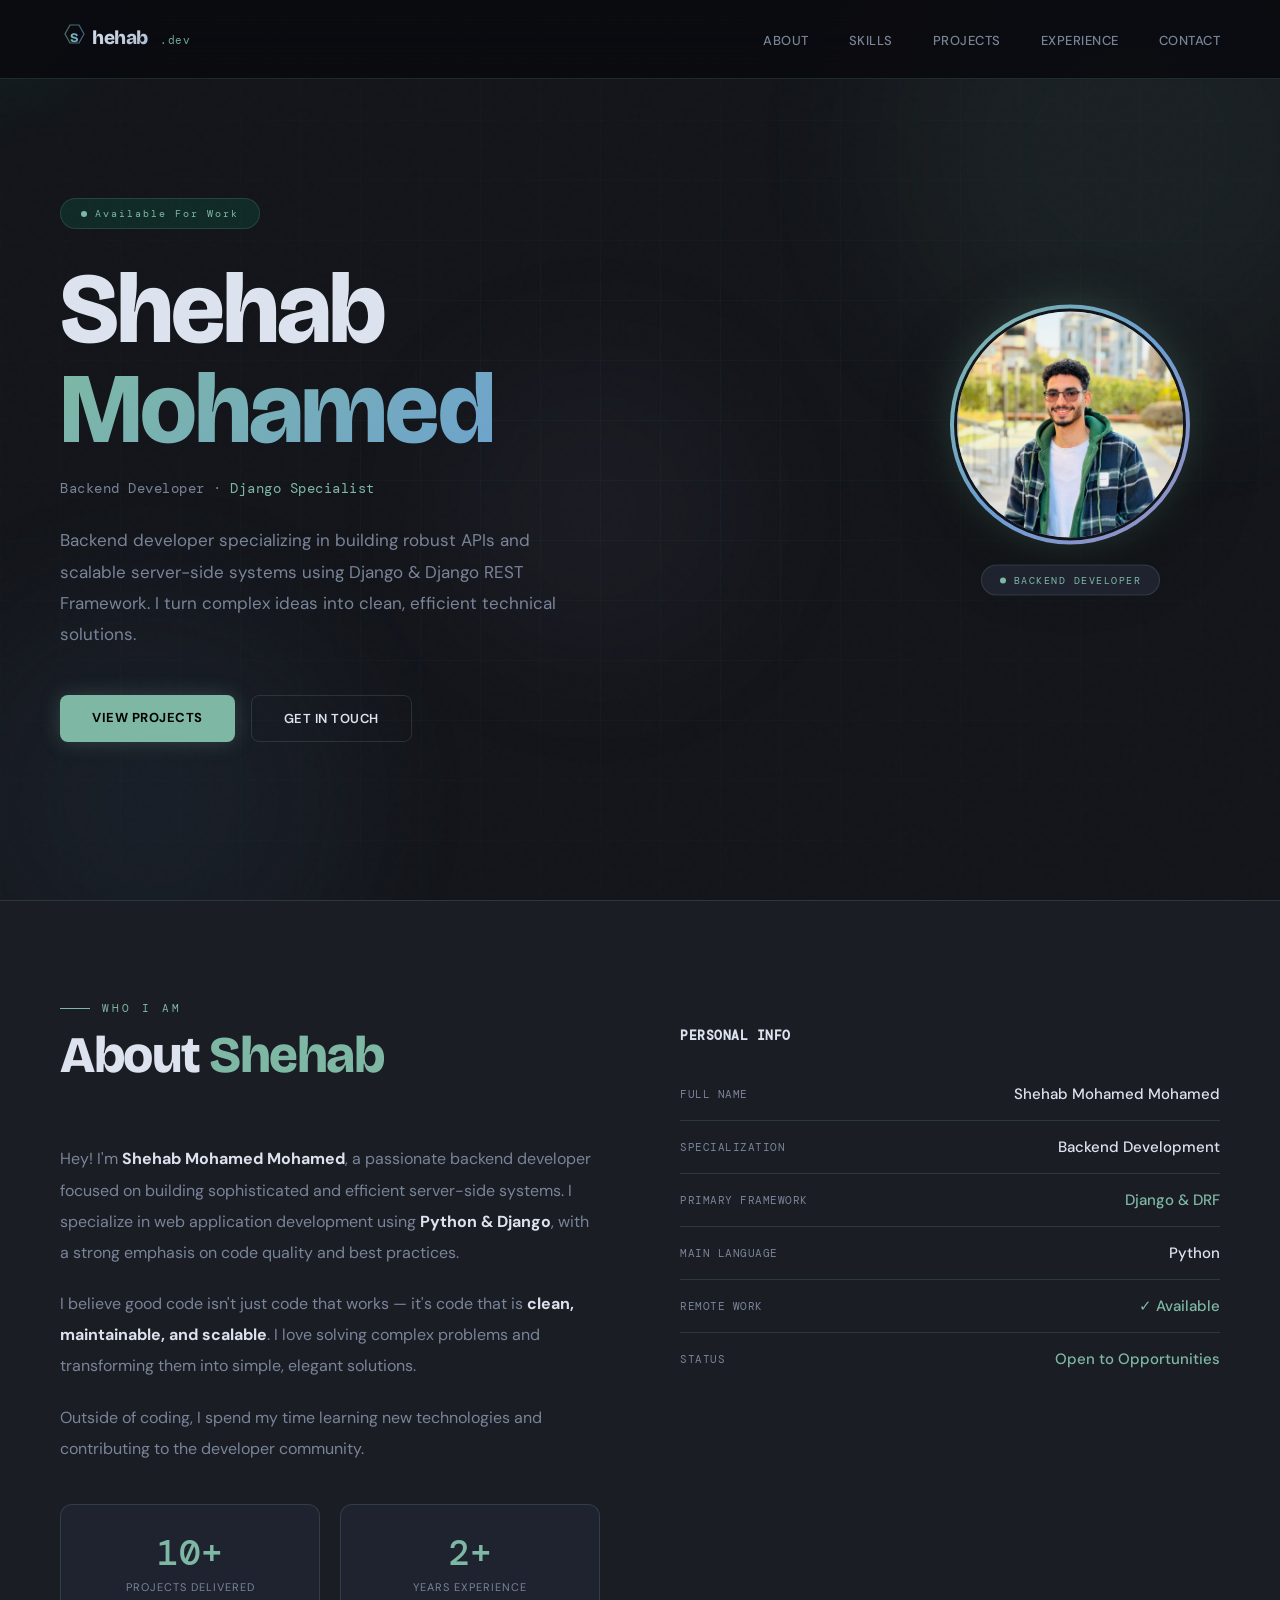
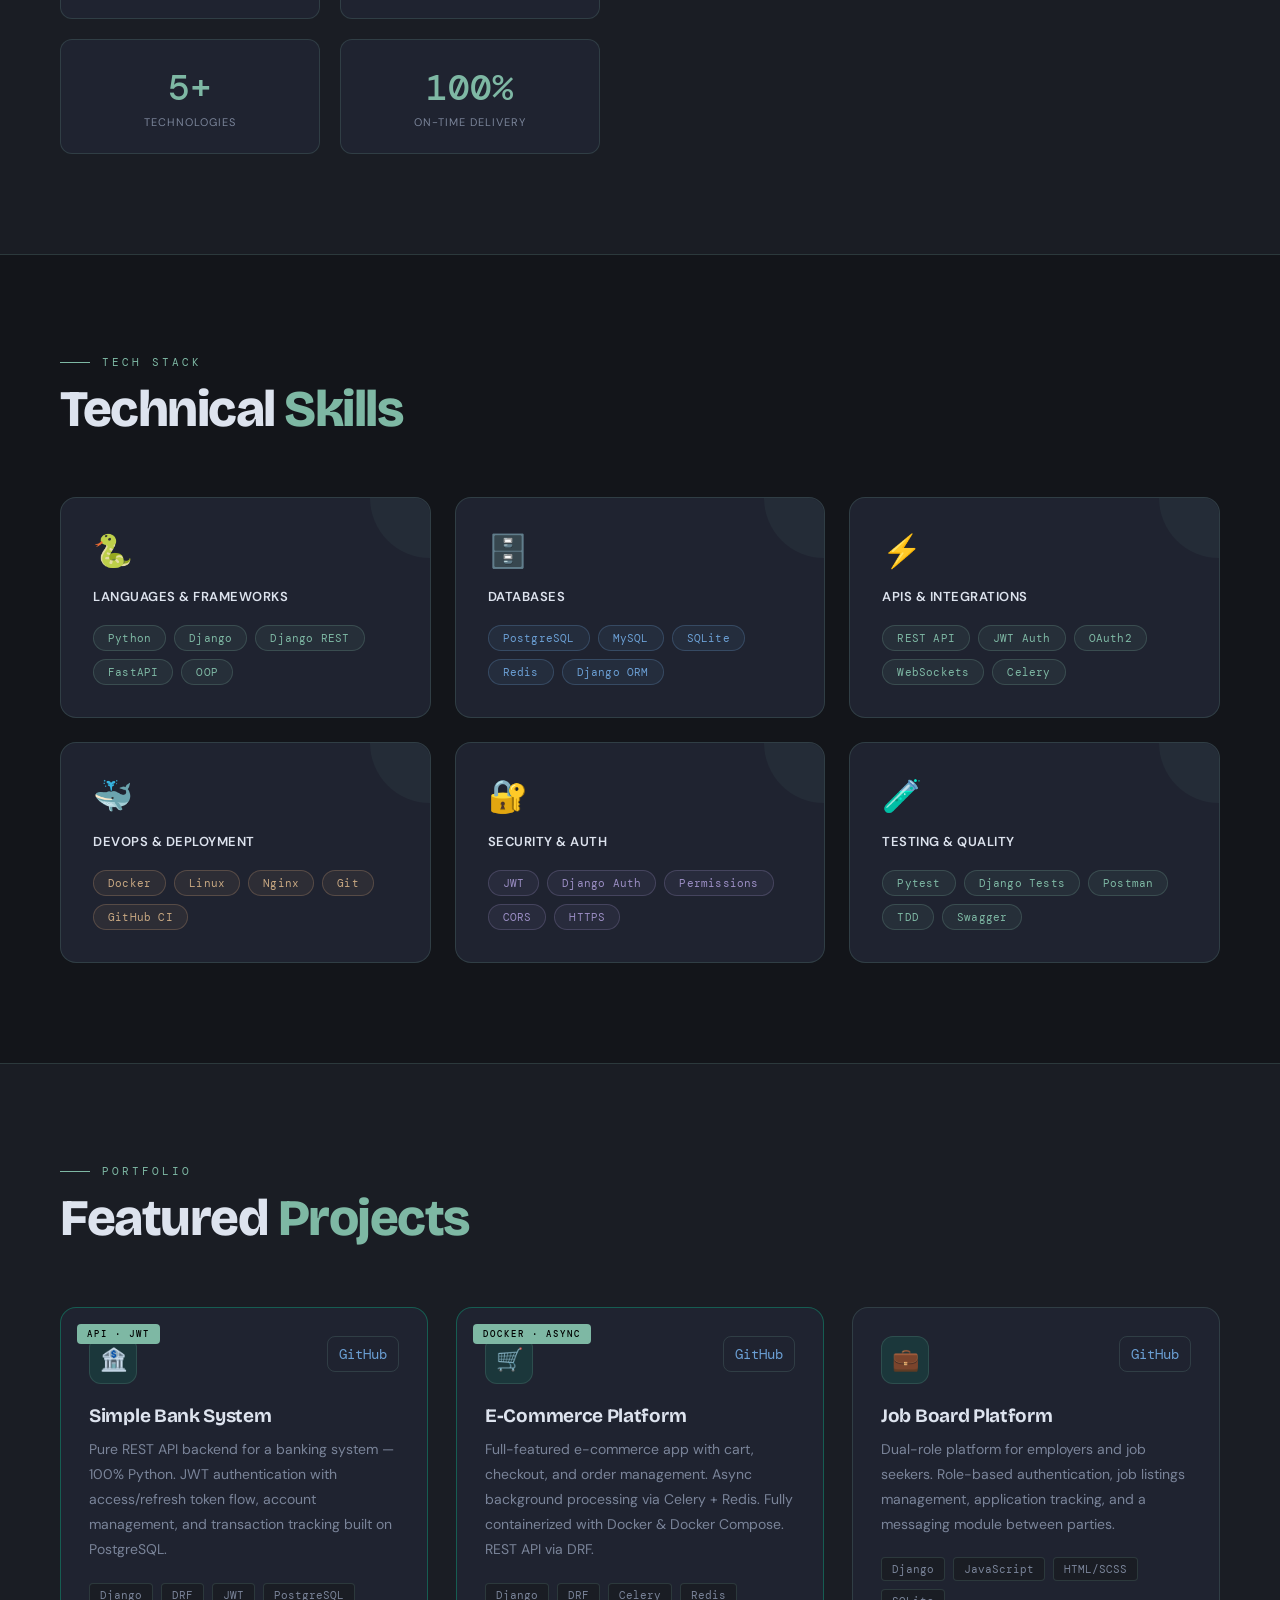
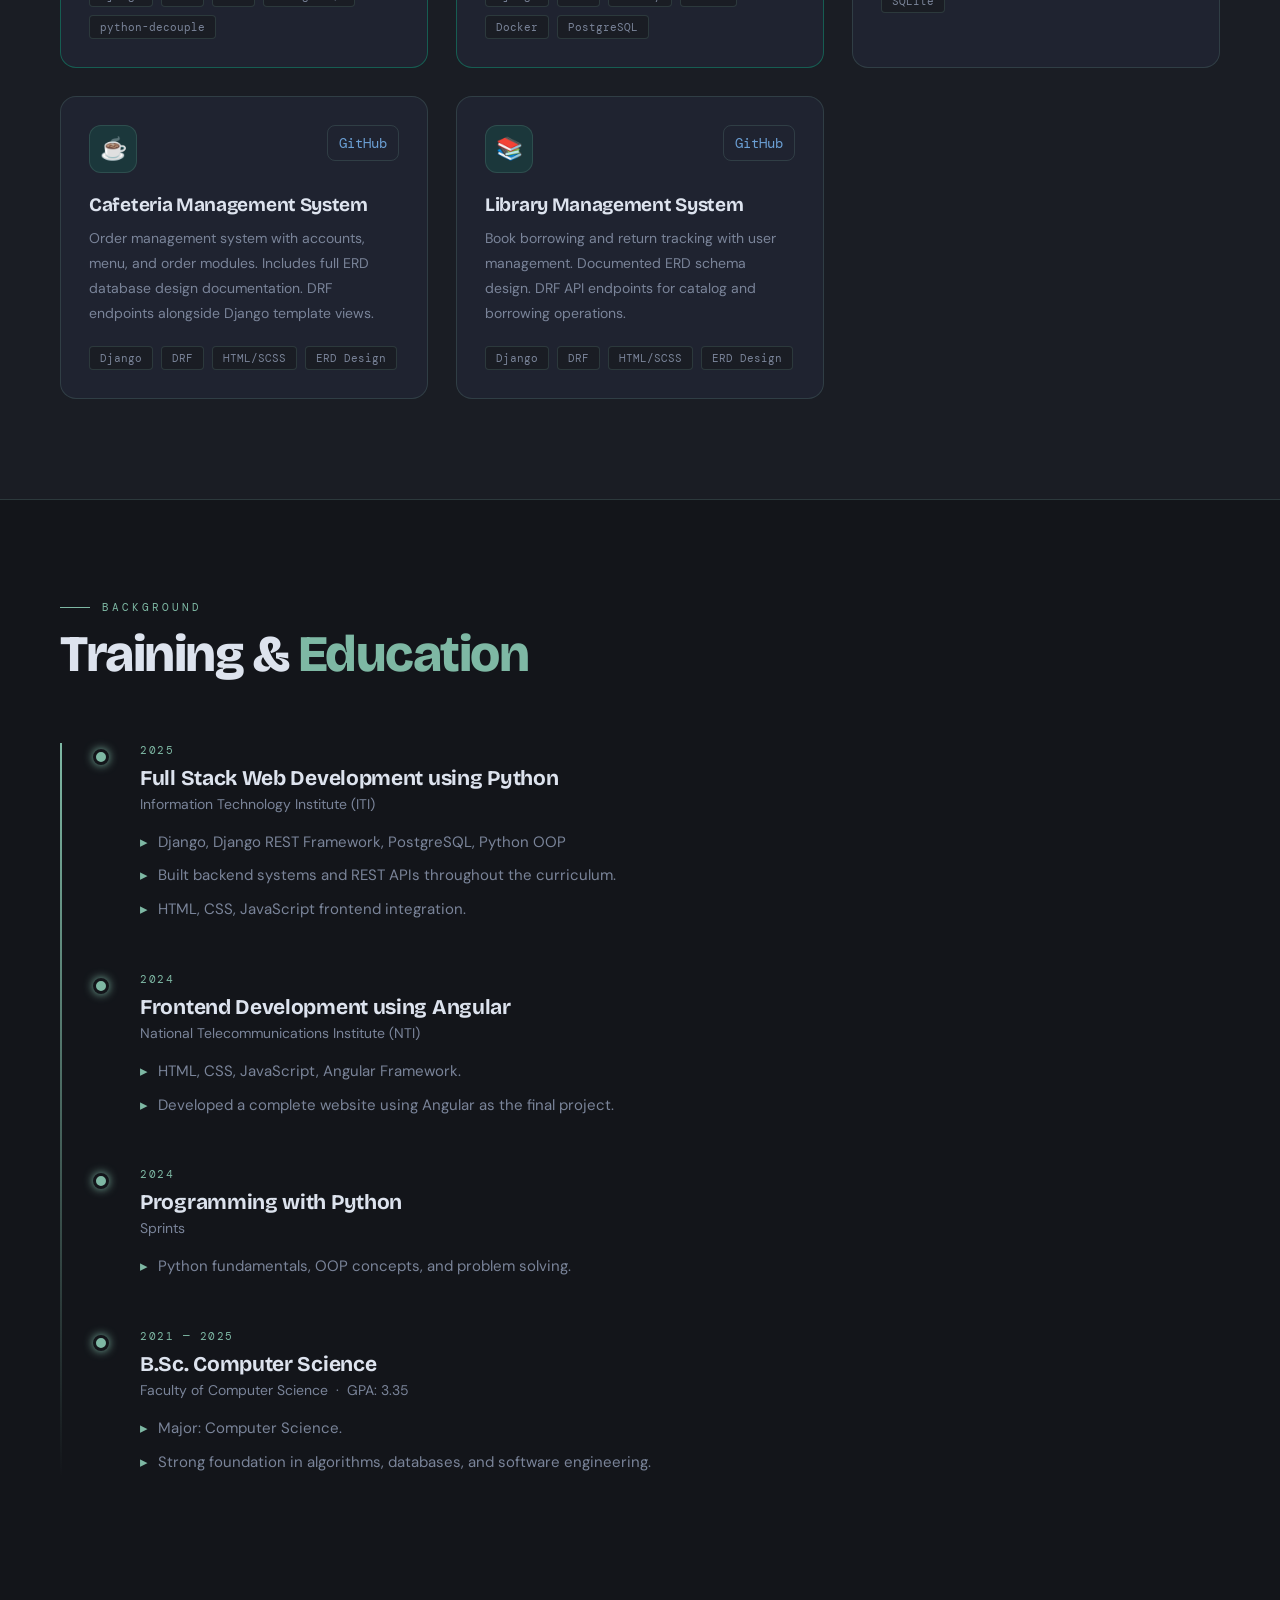
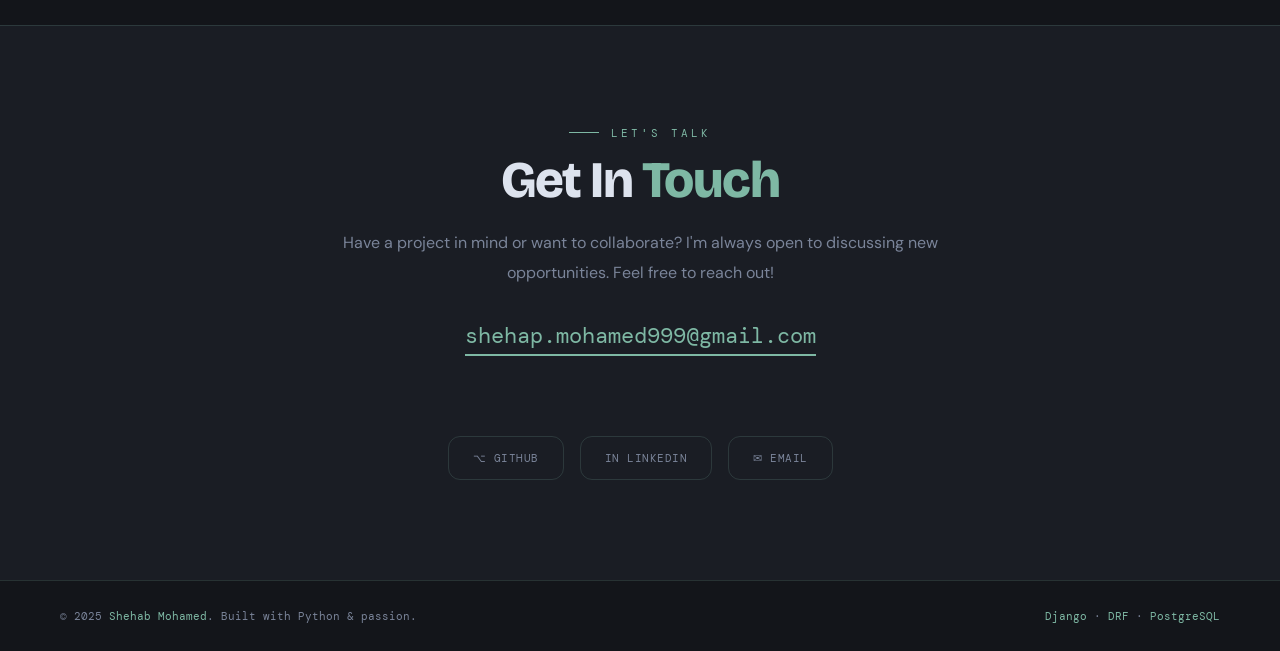
==== commit 330b08be: "Add files via upload" ====
--- a/index.html
+++ b/index.html
@@ -736,7 +736,7 @@
       }
 
       .project-link {
-        width: 36px;
+        width: 72px;
         height: 36px;
         border: 1px solid var(--border);
         border-radius: 8px;
@@ -746,7 +746,7 @@
         text-decoration: none;
         font-size: 14px;
         transition: all 0.2s;
-        color: var(--muted);
+        color: #6b9fd4;
         font-family: "DM Mono", monospace;
       }
 
@@ -1410,7 +1410,7 @@
           <div class="project-header">
             <div class="project-icon">🏦</div>
             <div class="project-links">
-              <a href="https://github.com/shehab1020/simple_bank_system" class="project-link" title="GitHub" target="_blank">gh</a>
+              <a href="https://github.com/shehab1020/simple_bank_system" class="project-link" title="GitHub" target="_blank">GitHub</a>
             </div>
           </div>
           <div class="project-body">
@@ -1432,7 +1432,7 @@
           <div class="project-header">
             <div class="project-icon">🛒</div>
             <div class="project-links">
-              <a href="https://github.com/shehab1020/E-Commerce" class="project-link" title="GitHub" target="_blank">gh</a>
+              <a href="https://github.com/shehab1020/E-Commerce" class="project-link" title="GitHub" target="_blank">GitHub</a>
             </div>
           </div>
           <div class="project-body">
@@ -1454,7 +1454,7 @@
           <div class="project-header">
             <div class="project-icon">💼</div>
             <div class="project-links">
-              <a href="https://github.com/shehab1020/Job-Board" class="project-link" title="GitHub" target="_blank">gh</a>
+              <a href="https://github.com/shehab1020/Job-Board" class="project-link" title="GitHub" target="_blank">GitHub</a>
             </div>
           </div>
           <div class="project-body">
@@ -1474,7 +1474,7 @@
           <div class="project-header">
             <div class="project-icon">☕</div>
             <div class="project-links">
-              <a href="https://github.com/shehab1020/Cafeteria_Website" class="project-link" title="GitHub" target="_blank">gh</a>
+              <a href="https://github.com/shehab1020/Cafeteria_Website" class="project-link" title="GitHub" target="_blank">GitHub</a>
             </div>
           </div>
           <div class="project-body">
@@ -1494,7 +1494,7 @@
           <div class="project-header">
             <div class="project-icon">📚</div>
             <div class="project-links">
-              <a href="https://github.com/shehab1020/library-system" class="project-link" title="GitHub" target="_blank">gh</a>
+              <a href="https://github.com/shehab1020/library-system" class="project-link" title="GitHub" target="_blank">GitHub</a>
             </div>
           </div>
           <div class="project-body">
